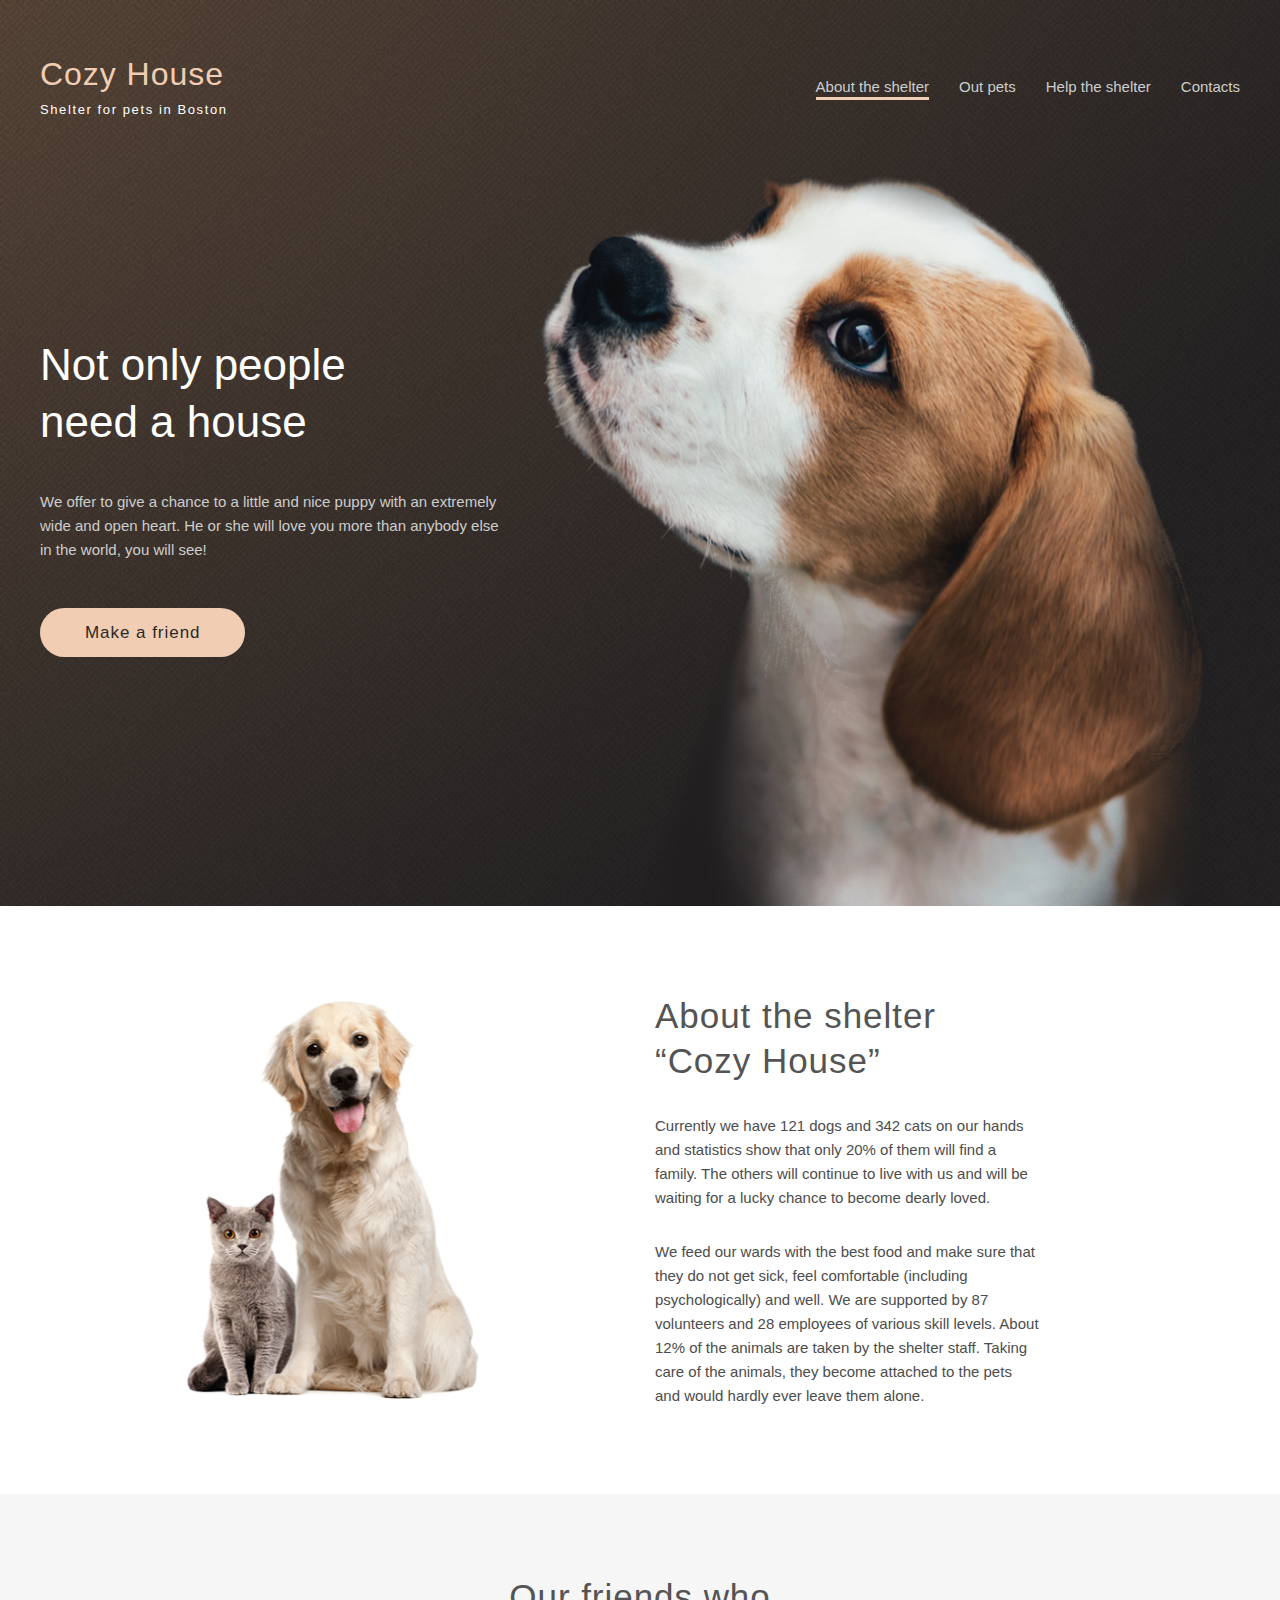
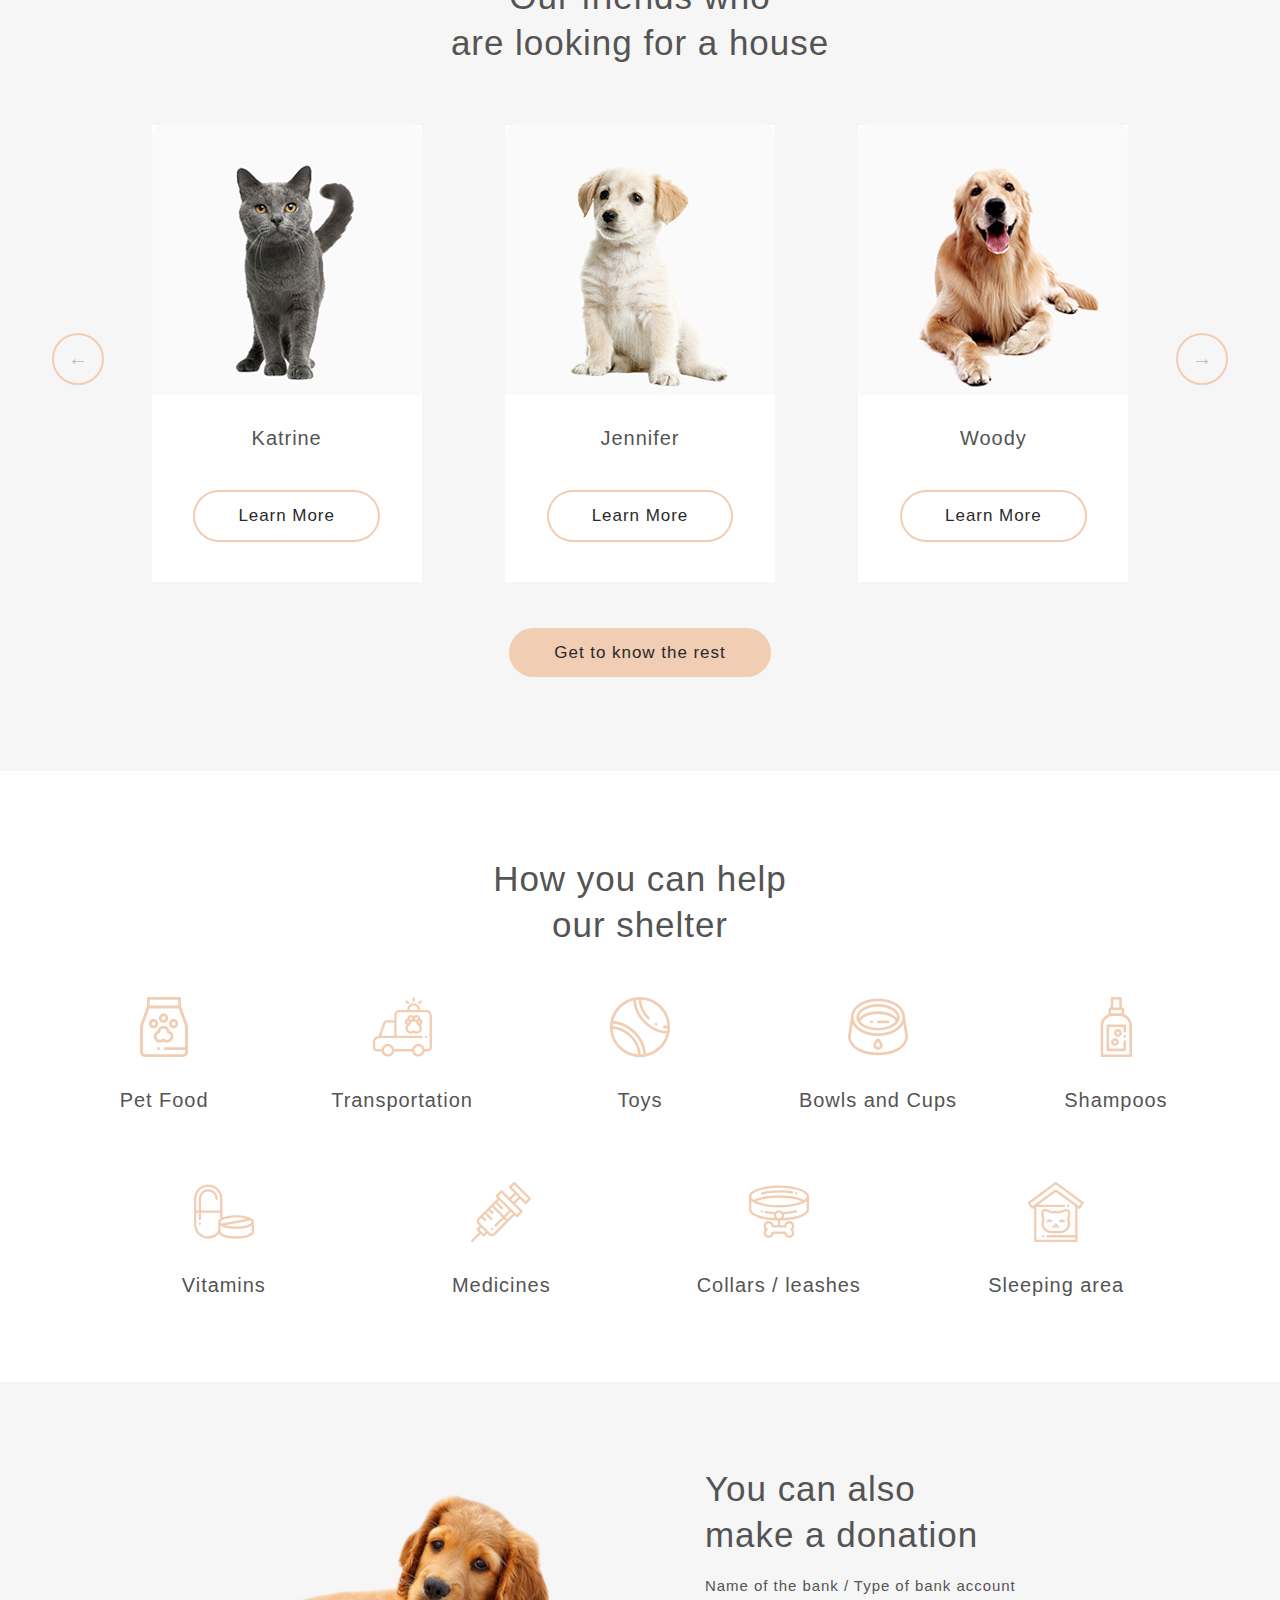
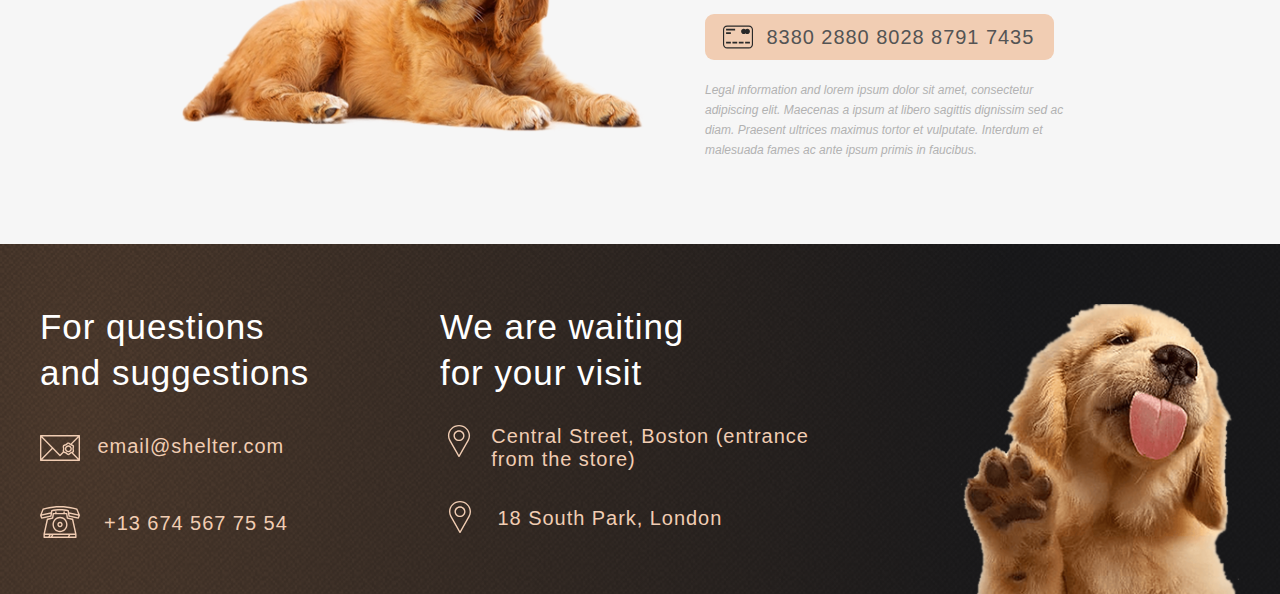
==== pages/main/index.html @ cbbf79cf "feat: complete the project. Refactor code later." ====
<!DOCTYPE html>
<html lang="en">
<head>
  <meta charset="UTF-8">
  <meta http-equiv="X-UA-Compatible" content="IE=edge">
  <meta name="viewport" content="width=device-width, initial-scale=1.0">
  <link href="http://fonts.cdnfonts.com/css/georgia" rel="stylesheet">
  <link rel="stylesheet" href="general.css">
  <link rel="stylesheet" href="style.css">
  <title>Shelter</title>
</head>
<body>
  <div class="first-content">
    <header class="header-main">
      <div class="logo-container">
        <h1 class="heading-primary-main">Cozy House</h1>
        <p class="letter-spacing--1">Shelter for pets in Boston</p>
      </div>
      <nav class="main-nav">
        <ul class="main-nav-list flex--center">
          <li><a class="highlighted" href="#">About the shelter</a></li>
          <li><a href="../pets/index.html">Out pets</a></li>
          <li><a href="#help">Help the shelter</a></li>
          <li><a href="#footer">Contacts</a></li>
        </ul>
      </nav>
    </header>
    <section class="main-block background">
      <div class="content-container flex--center">
        <div class="not-only-block">
          <h2 class="margin-bottom--4rem">Not only people
            <br>
            need a house</h2>
          <p>We offer to give a chance to a little and nice puppy with an extremely wide and open heart. He or she will love you more than anybody else in the world, you will see!</p>
          <a class="btn btn-primary" href="#friends">Make a friend</a>
        </div> 
        <div class="main-image-container">
          <img class="main-image" src="../../assets/images/start-screen-puppy.svg" alt="Puppy image">
        </div>
      </div>
    </section>
  </div>
  <main> 
    <section class="section-about">
       <div class="content-container flex--center">
         <div class="about-img-container flex--center">
           <img src="../../assets/images/about-pets.svg" alt="About pets">
         </div>
         <div class="text-container">
           <div class="padding-right--bg">
             <h3 class="margin-bottom--3rem">About the shelter
               <br>
               <q>Cozy House</q></h3>
             <p class="margin-bottom--3rem">Currently we have 121 dogs and 342 cats on our hands and statistics show that only 20% of them will find a family. The others will continue to live with us and will be waiting for a lucky chance to become dearly loved.</p>
             <p>We feed our wards with the best food and make sure that they do not get sick, feel comfortable (including psychologically) and well. We are supported by 87 volunteers and 28 employees of various skill levels. About 12% of the animals are taken by the shelter staff. Taking care of the animals, they become attached to the pets and would hardly ever leave them alone.</p>     
           </div>  
         </div>
       </div>   
     </section>

    <section class="section-friends" id="friends">
      <div class="content-container">
        <h3>Our friends who
          <br>
          are looking for a house</h3>
        <div class="pets-grid">
          <div class="pets-content">
            <img class="margin-bottom--3rem" src="../../assets/images/pets-katrine.svg" alt="Katrine photo">
            <p class="pet-names margin-bottom--4rem">Katrine</p>
            <button class="btn btn-pets">Learn More</button>
          </div>
          <div class="pets-content">
            <img class="margin-bottom--3rem" src="../../assets/images/pets-jennifer.svg" alt="Jennifer photo">
            <p class=" pet-names margin-bottom--4rem">Jennifer</p>
            <button class="btn btn-pets">Learn More</button>
          </div>
          <div class="pets-content">
            <img class="margin-bottom--3rem" src="../../assets/images/pets-woody.svg" alt="Woody photo">
            <p class="pet-names margin-bottom--4rem">Woody</p>
            <button class="btn btn-pets">Learn More</button>
          </div>
        </div>
        <button class="btn-left" disabled>&larr;</button>
        <button class="btn-right" disabled>&rarr;</button>
        <a class="btn btn-secondary" href="../pets/index.html"> Get to know the rest</a>
      </div>
    </section>

    <section class="section-help" id="help">
      <div class="content-container center-grid flex--center">
        <h3>How you can help<br>our shelter</h3>
        <div class="grid-help">
          <div class="grid-1">
            <div class="help-item">
              <img src="../../assets/icons/Vector.svg" alt="Vector icon">
              <span>Pet Food</span>
            </div>
            <div class="help-item">
              <img src="../../assets/icons/transportation.svg" alt="Transportation icon">
              <span>Transportation</span>
            </div>
            <div class="help-item">
              <img src="../../assets/icons/toys.svg" alt="Toys icon">
              <span>Toys</span>
            </div>
            <div class="help-item">
              <img src="../../assets/icons/bowls-and-cups.svg" alt="Bowls-and-cups icon">
              <span>Bowls and Cups</span>
            </div>
            <div class="help-item">
              <img src="../../assets/icons/shampoos.svg" alt="Shampoos icon">
              <span>Shampoos</span>
            </div>
          </div>
          <div class="grid-2">
            <div class="help-item vit">
              <img src="../../assets/icons/vitamins.svg" alt="Vitamins icon">
              <span>Vitamins</span>
            </div>
            <div class="help-item">
              <img src="../../assets/icons/medicines.svg" alt="Medicines icon">
              <span>Medicines</span>
            </div>
            <div class="help-item">
              <img src="../../assets/icons/collars-or-leashes.svg" alt="Dollars-or-leashes icon">
              <span>Collars / leashes</span>
            </div>
            <div class="help-item">
              <img src="../../assets/icons/sleeping-area.svg" alt="Sleeping-area icon">
              <span>Sleeping area</span>
            </div> 
          </div>         
        </div>
      </div>
    </section>

    <section class="section-donation">
      <div class="content-container grid grid--2-cols grid--gap-3">
        <div class="donation-puppy-wrapper donation-flex flex--jr margin--right-3rem">
          <img src="../../assets/images/donation-dog.svg" alt="Donation Puppy">
        </div>
        <div class="donation-wrapper donation-flex flex--column">
          <h3>You can also
            <br>
            make a donation</h3>
          <h5>Name of the bank / Type of bank account</h5>
          <h4 class="donation-number"><span><img class="donation-icon" src="../../assets/icons/credit-card.svg" alt="Credit Card"></span><a href="#!"> 8380 2880 8028 8791 7435</a></h4>
          <p>Legal information and lorem ipsum dolor sit amet, consectetur adipiscing elit. Maecenas a ipsum at libero sagittis dignissim sed ac diam. Praesent ultrices maximus tortor et vulputate. Interdum et malesuada fames ac ante ipsum primis in faucibus.</p>
        </div>
      </div>
    </section>
  </main>
  <footer id="footer">
    <div class="content-container grid grid--3-cols">
      <div class="contant">
        <h3 class="margin-bottom--4rem">For questions<br>and suggestions</h3>
        <h4 class="margin-bottom--4rem"><span><img src="../../assets/icons/mail.svg" alt="Mail icon">
        </span><a href="mailto:email@shelter.com">email@shelter.com</a></h4>
        <h4><span><img src="../../assets/icons/phone.svg" alt="Phone icon"></span><a href="tel:136745677554"> +13 674 567 75 54</a></h4>       
      </div>
      <div class="address">
        <h3 class="margin-bottom--3rem">We are waiting 
          <br>
          for your visit</h3>
          <div class="address-wrapper">
            <span><img class="footer-pin" src="../../assets/icons/pin.svg" alt="Pin icon"></span>
            <h4 class="margin-bottom--3rem"><a href="https://goo.gl/maps/hvsFzeNg5MxSMzmR6" target="_blank">Central Street, Boston (entrance from the store)</a></h4>
          </div>
        <h4><span><img class="footer-pin" src="../../assets/icons/pin.svg" alt="Pin icon">
        </span><a href="https://goo.gl/maps/zNjsXbjaGTDPUA6C9" target="_blank">18 South Park, London</a></h4>       
      </div>
      <div class="footer-img-container">
        <img src="../../assets/images/footer-puppy.svg" alt="Footer icon">
      </div>
    </div>
  </footer>
</body>
</html>
---- pages/main/general.css ----
/* GENERAL STYLES APPLIED TO DIFFERENT PAGES */

section {
  max-width: 128rem;
  margin: 0 auto;
}

header {
  max-width: 120rem;
  padding: 5.7rem 0;
  display: flex;
  justify-content: space-between;
  margin: 0 auto;
}

h1 {
  font-size: 3.2rem;
  margin-bottom: 1rem;  
  line-height: 110%;
}

.flex--center {
  display: flex;
  justify-content: center;
  align-items: center;
  gap: 3rem;
}

.grid {
  display: grid;
}

.grid--gap-3 {
  gap: 3rem;
}

.grid--gap-4 {
  gap: 4rem;
}

.grid--2-cols {
  grid-template-columns: repeat(2, 1fr);
}

.grid--3-cols {
  grid-template-columns: repeat(3, 1fr);
}

.grid--4-cols {
  grid-template-columns: repeat(4, 1fr);
}

.grid--5-cols {
  grid-template-columns: repeat(5, 1fr);
}

.gap--2 {
  gap: 2rem;
}

.gap--3 {
  gap: 3rem;
}

/* 0.06 = 0.96px = 0.096rem */

h1, h3, h4, h5, .btn, .pet-names, .grid-help span, footer a, .heading-primary-pets {
  letter-spacing: 0.096rem;
}

.letter-spacing--1 {
  letter-spacing: 0.16rem;
}

h1, h2, h3, h4, h5, .btn, .pet-names, .grid-help span, footer a, .btn-slider {
  font-family: 'Georgia', sans-serif;
  font-weight: 400;
  font-style: normal;
}

header p, 
header a,
.not-only-block p,
.text-container p,
.section-donation p
{
  font-family: Arial, Helvetica, sans-serif;
  font-style: normal;
  font-weight: 400;
}

.margin-bottom--4rem {
  margin-bottom: 4rem;
}

.margin-bottom--3rem {
  margin-bottom: 3rem;
}

.margin-bottom--2rem {
  margin-bottom: 2rem;
}

.margin--right-3rem {
  margin-right: 3rem;
}

.padding-right--bg {
  padding-right: 20rem;
}
---- pages/main/style.css ----
* {
  margin: 0;
  padding: 0;
  box-sizing: border-box;
}

html {
  font-size: 62.5%;
}

.first-content {
  background-image: url('../../assets/images/start-screen-gradient-background.svg');
  background-size: cover;
  background-repeat: no-repeat;
}

.header-main p {
  font-size: 1.3rem;
  color: #fff;
}

.main-nav a {
  color: #CDCDCD;
}

a {
  text-decoration: none;
}

.main-nav a {
  font-size: 1.5rem;
  transition: all 0.3s;
  padding-bottom: 0.2rem;
  line-height: 160%;
}

.main-nav a:hover {
  border-bottom: 3px solid #F1CDB3;
}

.header-main .main-nav a:hover {
  color: #FAFAFA;
}

.header-pets .main-nav a:hover {
  color: #292929;
}

.highlighted {
  border-bottom: 3px solid #F1CDB3;
  color: #fff;
}

.header-pets .highlighted {
  color: #292929;
}

.main-nav-list {
  list-style: none;
}

.heading-primary-main {
  color: #F1CDB3;
}

.logo-container {
  cursor: pointer;
}

.main-nav{
  display: flex;
  align-items: center;
}

/* .not-only-block {
  display: flex;
  flex-direction: column;
  gap: 4rem;
} */

.not-only-block p {
  font-size: 1.5rem;
  color: #CDCDCD;
  line-height: 160%;
  margin-bottom: 6rem;

}

h2 {
  font-size: 4.4rem;
  color: #fff;
  line-height: 130%;
}

.not-only-block {
  flex: 1;
  padding-bottom: 10rem;
}

.main-image-container {
  flex: 1.5;
}

.main-image-container {
  align-self: flex-end;
  height: 50%;
  display: flex;
  align-items: flex-end;
}

.main-image {
  width: 100%;
}

.content-container {
  max-width: 120rem;
  height: 100%;
  margin: 0 auto;
}

.btn {
  padding: 1.5rem 4.5rem;
  border-radius: 10rem;
  border: none;
  cursor: pointer;
  font-size: 1.7rem;
  color: #292929;
  background-color: transparent;
  transition: all 0.3s;
}

.btn-primary {
  background-color: #F1CDB3;
  width: 20.7rem;
  line-height: 130%;
}

.btn-secondary {
  background-color: #F1CDB3;
  line-height: 130%;
}

.btn-primary:hover, .btn-secondary:hover {
  background-color: #fff;
  box-shadow: inset 0 0 0 3px #F1CDB3;
}

.btn-pets {
  box-shadow: inset 0 0 0 2px #F1CDB3;
  line-height: 130%;
}

h3 {
  font-size: 3.5rem;
  color: #545454;
  line-height: 130%;
  letter-spacing: 0.096rem;
}

.section-about {
  background-color: #fff;
  height: 58.8rem;
}

.about-img-container, .text-container {
  flex: 1;
}

.about-img-container {
  height: 40rem;
}

.about-img-container img {
  height: 100%;
}

.text-container p {
  font-size: 1.5rem;
  color: #4C4C4C;
  line-height: 160%;
}

/* **************** */
/* SECTION FRIENDS */
/* **************** */

.section-friends {
  background-color: #F6F6F6;
  height: 87.7rem;
  text-align: center;
  padding: 8rem 0;
  position: relative;
}

.pets-grid {
  display: grid;
  grid-template-columns: repeat(3, 1fr);
  margin: 6rem 0;
  justify-items: center;
  padding: 0 7rem;
}


/* .pets-grid::before, .pets-grid::after {
  position: absolute;
  width: 5.2rem;
  height: 5.2rem;
  border: 2px solid #F1CDB3;
  border-radius: 50%;
  top: 50%;
  transform: translateY(-50%);
  display: flex;
  justify-content: center;
  align-items: center;
  font-size: 2rem;
  cursor: pointer;
  transition: all 0.3s;
} */

.btn-left, .btn-right {
  position: absolute;
  width: 5.2rem;
  height: 5.2rem;
  border: 2px solid #F1CDB3;
  background-color: rgb(246, 246, 246);
  border-radius: 50%;
  top: 50%;
  transform: translateY(50%);
  display: flex;
  justify-content: center;
  align-items: center;
  font-size: 2rem;
  cursor: pointer;
  transition: all 0.3s;
}

.btn-left {
  left: 0;
  transform: translateX(100%);
}

.btn-right {
  right: 0;
  transform: translateX(-100%);
} 

.btn-right:hover, .btn-left:hover {
  background-color: #F1CDB3;
}

.pets-content {
  background-color: #fff;
  padding-bottom: 4rem;
  transition: all 0.3s;
}

.pets-content:hover {
  transform: translateY(-2rem);
  box-shadow: 0 1.6rem 3.2rem rgba(0, 0, 0, 0.20);
  background-color: #F6F6F6;
}

.pets-content:hover .btn-pets {
  background-color: #F1CDB3;
}

.pets-content img {
  transition: all 0.3s;
}

.pets-content:hover img {
  border-radius: 40%;
}

.pet-names {
  font-size: 2rem;
  color: #545454;
}

/* **************** */
/* SECTION HELP */
/* **************** */
.section-help {
  background-color: #fff;
  height: 61.1rem;
  text-align: center;
}

.help-item img {
  width: 6rem;
  height: 6rem;
  margin-bottom: 3rem;
}

.center-grid {
  flex-direction: column;
  gap: 5rem;
}

.grid-help {
  display: grid;
  grid-template-rows: 1fr 1fr;
  row-gap: 7rem;
}

.grid-1 {
  display: grid;
  grid-template-columns: repeat(5, 1fr);
  column-gap: 8rem;
}

.grid-2 {
  display: grid;
  grid-template-columns: repeat(4, 1fr);
}

.grid-help span {
  display: block;
  font-size: 2rem;
  color: #545454;
  line-height: 115%;
}

/* **************** */
/* SECTION DONATION */
/* **************** */

.section-donation {
  height: 46.2rem;
  background-color: #F6F6F6;
  padding-left: 10rem;
}

.section-donation p {
  font-size: 1.2rem;
  font-style: italic;
  color: #B2B2B2;
  width: 38rem;
  line-height: 2rem;
}

h5 {
  font-size: 1.5rem;
  color: #545454;
}

h4 {
  font-size: 2rem;
}

.donation-number {  
  color: #545454;
  padding: 0.5rem 1.75rem;
  width: 34.9rem;
  border-radius: 9px;
  line-height: 25px;
  background-color: #F1CDB3;
}

.donation-number span {
  text-align: center;
  vertical-align: -11px;
  margin-right: 0.75rem;
}

.donation-number a {
  color: #545454;
}

.donation-number a:hover {
  border-bottom: 2px solid #545454;
}

.donation-icon {
  width: 3rem;
  height: 100%;
}

.donation-flex {
  display: flex;
  justify-content: center;
  gap: 2rem;
}

.flex--column {
  flex-direction: column;
}

.donation-puppy-wrapper img {
  width: 85%;
}

.flex--jr {
  justify-content: right;
}


/* **************** */
/* FOOTER */
/* **************** */

footer {
  height: 35rem;
  background-image: url('../../assets/icons/footer-gradient-background.svg');
  background-position: center;
  background-size: cover;
  background-repeat: no-repeat;
  margin: 0 auto;
  padding: 6rem 0;
}

.footer-pin {
  height: 3.2rem;
}

.footer-img-container {
  display: flex;
  align-items:flex-end;
  justify-content: flex-end;
}

footer h3 {
  color: #fff;
}

.footer-flex {
  display: flex;
  flex-direction: column;
  justify-content: center;
  gap: 3rem;
} 

footer a {
  color: #F1CDB3;
  line-height: 115%;
}

footer h4 {
  color: #F1CDB3;  
}

footer h4 span img {
  width: 100%;
}

footer span {
  display: inline-block;
  width: 4rem;
  text-align: center;
  vertical-align: -8px;
  margin-right: 1.75rem;
}

.address-wrapper {
  display: flex;
  justify-content: center;
}

.address-wrapper span {
  margin-left: 0.4rem;
}

.address-wrapper span img{
  width: 100%;
}

footer img {
  width: 70%;
}

/* ************** */
/* PETS PAGE */
/* ************** */
.pets-header {
  max-width: 120rem;
  padding: 5.7rem 0;
  display: flex;
  justify-content: space-between;
  margin: 0 auto;
  background-color: #fff;
}

.heading-primary-pets {
  color: #545454;  
}

.header-pets p {
  color: #292929;
  font-size: 1.3rem;
}

.pets-nav {
  color: #545454;
}

.header-pets a {
  color: #545454;
}

.section-friends-page {
  text-align: center;
  padding: 5rem 0 10rem 0;
}

.pets-selection {
  display: grid;
  grid-template-columns: repeat(4, 1fr);
  column-gap: 4rem;
  row-gap: 1rem;
  padding: 5rem 0;
}

.btn-slider {
 width: 5.2rem;
 height: 5.2rem;
 color: #292929;
 border: none;
 border-radius: 50%;
 font-size: 2rem;
 cursor: pointer;
 transition: all 0.3s;
}

.slider-current {
  background-color: #F1CDB3;
}

.slider-current:hover {
  background-color: #fff;
  box-shadow: inset 0 0 0 2px #F1CDB3
}

.slider-before {  
  box-shadow: inset 0 0 0 2px #CDCDCD;
  color: #CDCDCD;
}

.slider-after {
  background-color: #fff;
  box-shadow: inset 0 0 0 2px #F1CDB3;
}

.slider-after:hover {
  background-color: #F1CDB3;
}
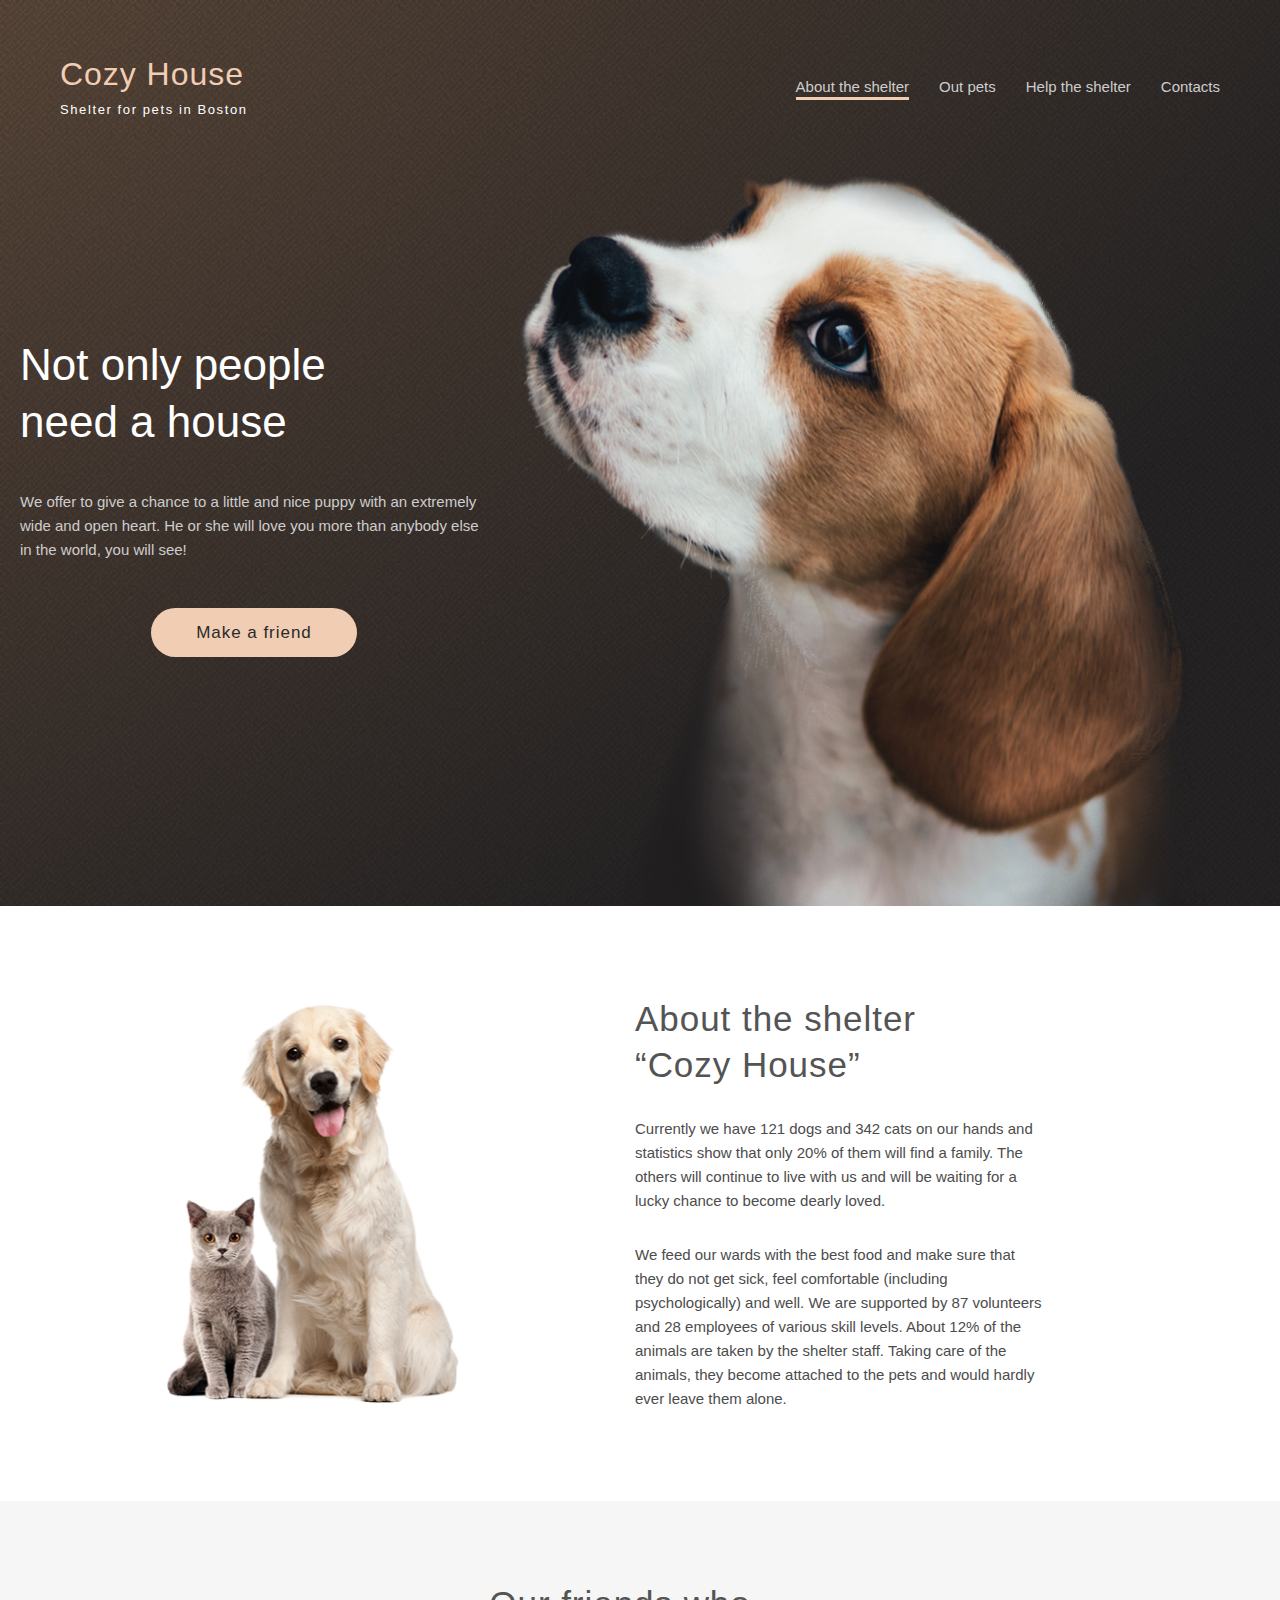
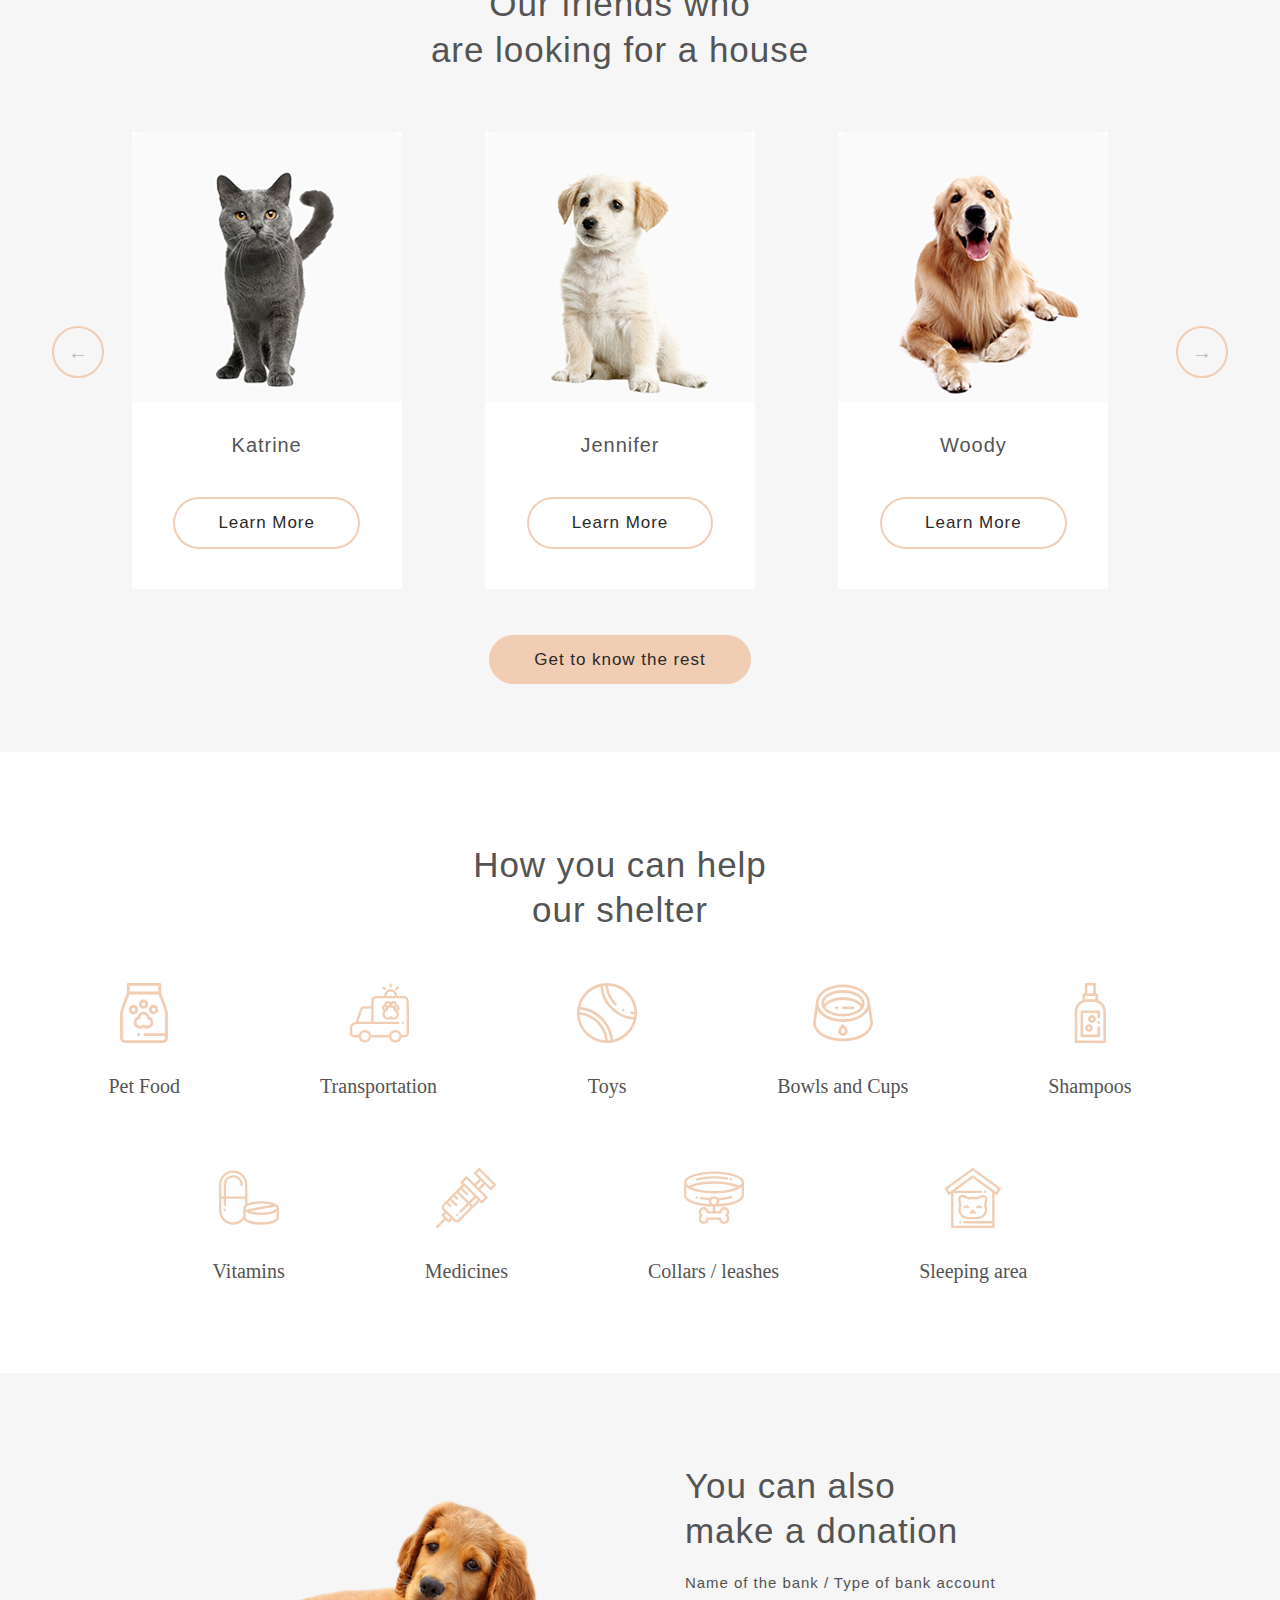
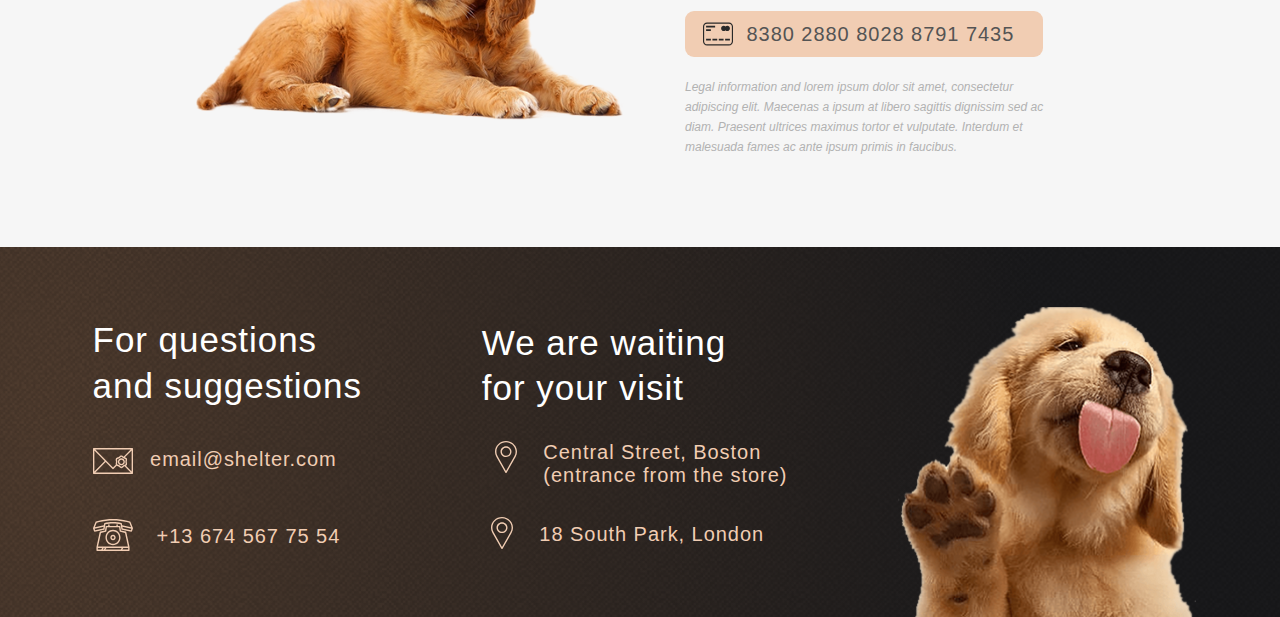
==== commit 7353c5be: "feat: implement responsice design" ====
--- a/pages/main/index.html
+++ b/pages/main/index.html
@@ -17,7 +17,7 @@
         <p class="letter-spacing--1">Shelter for pets in Boston</p>
       </div>
       <nav class="main-nav">
-        <ul class="main-nav-list flex--center">
+        <ul class="main-nav-list nav-flex">
           <li><a class="highlighted" href="#">About the shelter</a></li>
           <li><a href="../pets/index.html">Out pets</a></li>
           <li><a href="#help">Help the shelter</a></li>
@@ -32,7 +32,9 @@
             <br>
             need a house</h2>
           <p>We offer to give a chance to a little and nice puppy with an extremely wide and open heart. He or she will love you more than anybody else in the world, you will see!</p>
-          <a class="btn btn-primary" href="#friends">Make a friend</a>
+          <div class="make-friend-btn">
+            <a class="btn btn-primary" href="#friends">Make a friend</a>
+          </div>
         </div> 
         <div class="main-image-container">
           <img class="main-image" src="../../assets/images/start-screen-puppy.svg" alt="Puppy image">
@@ -69,12 +71,12 @@
             <p class="pet-names margin-bottom--4rem">Katrine</p>
             <button class="btn btn-pets">Learn More</button>
           </div>
-          <div class="pets-content">
+          <div class="pets-content" id="jennifer">
             <img class="margin-bottom--3rem" src="../../assets/images/pets-jennifer.svg" alt="Jennifer photo">
             <p class=" pet-names margin-bottom--4rem">Jennifer</p>
             <button class="btn btn-pets">Learn More</button>
           </div>
-          <div class="pets-content">
+          <div class="pets-content" id="woody">
             <img class="margin-bottom--3rem" src="../../assets/images/pets-woody.svg" alt="Woody photo">
             <p class="pet-names margin-bottom--4rem">Woody</p>
             <button class="btn btn-pets">Learn More</button>
@@ -87,10 +89,9 @@
     </section>
 
     <section class="section-help" id="help">
-      <div class="content-container center-grid flex--center">
+      <div class="content-container">
         <h3>How you can help<br>our shelter</h3>
-        <div class="grid-help">
-          <div class="grid-1">
+        <div class="help-items">
             <div class="help-item">
               <img src="../../assets/icons/Vector.svg" alt="Vector icon">
               <span>Pet Food</span>
@@ -111,9 +112,7 @@
               <img src="../../assets/icons/shampoos.svg" alt="Shampoos icon">
               <span>Shampoos</span>
             </div>
-          </div>
-          <div class="grid-2">
-            <div class="help-item vit">
+            <div class="help-item">
               <img src="../../assets/icons/vitamins.svg" alt="Vitamins icon">
               <span>Vitamins</span>
             </div>
@@ -128,31 +127,32 @@
             <div class="help-item">
               <img src="../../assets/icons/sleeping-area.svg" alt="Sleeping-area icon">
               <span>Sleeping area</span>
-            </div> 
           </div>         
         </div>
       </div>
     </section>
 
     <section class="section-donation">
-      <div class="content-container grid grid--2-cols grid--gap-3">
-        <div class="donation-puppy-wrapper donation-flex flex--jr margin--right-3rem">
-          <img src="../../assets/images/donation-dog.svg" alt="Donation Puppy">
-        </div>
-        <div class="donation-wrapper donation-flex flex--column">
-          <h3>You can also
-            <br>
-            make a donation</h3>
-          <h5>Name of the bank / Type of bank account</h5>
-          <h4 class="donation-number"><span><img class="donation-icon" src="../../assets/icons/credit-card.svg" alt="Credit Card"></span><a href="#!"> 8380 2880 8028 8791 7435</a></h4>
-          <p>Legal information and lorem ipsum dolor sit amet, consectetur adipiscing elit. Maecenas a ipsum at libero sagittis dignissim sed ac diam. Praesent ultrices maximus tortor et vulputate. Interdum et malesuada fames ac ante ipsum primis in faucibus.</p>
+      <div class="content-container">
+        <div class="donation-wrapper">
+          <div class="donation-puppy-wrapper donation-flex flex--jr margin--right-3rem">
+            <img src="../../assets/images/donation-dog.svg" alt="Donation Puppy">
+          </div>
+          <div class="donation-flex flex--column donation-info">
+            <h3>You can also
+              <br>
+              make a donation</h3>
+            <h5>Name of the bank / Type of bank account</h5>
+            <h4 class="donation-number"><span><img class="donation-icon" src="../../assets/icons/credit-card.svg" alt="Credit Card"></span><a href="#!"> 8380 2880 8028 8791 7435</a></h4>
+            <p class="donation-text">Legal information and lorem ipsum dolor sit amet, consectetur<br> adipiscing elit. Maecenas a ipsum at libero sagittis dignissim sed ac<br> diam. Praesent ultrices maximus tortor et vulputate. Interdum et<br> malesuada fames ac ante ipsum primis in faucibus.</p>
+          </div>
         </div>
       </div>
     </section>
   </main>
   <footer id="footer">
-    <div class="content-container grid grid--3-cols">
-      <div class="contant">
+    <div class="content-container footer-content ">
+      <div class="contact">
         <h3 class="margin-bottom--4rem">For questions<br>and suggestions</h3>
         <h4 class="margin-bottom--4rem"><span><img src="../../assets/icons/mail.svg" alt="Mail icon">
         </span><a href="mailto:email@shelter.com">email@shelter.com</a></h4>
@@ -164,7 +164,7 @@
           for your visit</h3>
           <div class="address-wrapper">
             <span><img class="footer-pin" src="../../assets/icons/pin.svg" alt="Pin icon"></span>
-            <h4 class="margin-bottom--3rem"><a href="https://goo.gl/maps/hvsFzeNg5MxSMzmR6" target="_blank">Central Street, Boston (entrance from the store)</a></h4>
+            <h4 class="margin-bottom--3rem"><a href="https://goo.gl/maps/hvsFzeNg5MxSMzmR6" target="_blank">Central Street, Boston<br> (entrance from the store)</a></h4>
           </div>
         <h4><span><img class="footer-pin" src="../../assets/icons/pin.svg" alt="Pin icon">
         </span><a href="https://goo.gl/maps/zNjsXbjaGTDPUA6C9" target="_blank">18 South Park, London</a></h4>       
--- a/pages/main/general.css
+++ b/pages/main/general.css
@@ -7,7 +7,7 @@
 
 header {
   max-width: 120rem;
-  padding: 5.7rem 0;
+  padding: 5.7rem 2rem;
   display: flex;
   justify-content: space-between;
   margin: 0 auto;
@@ -20,6 +20,13 @@
 }
 
 .flex--center {
+  display: flex;
+  justify-content: center;
+  align-items: center;
+  gap: 3rem;
+}
+
+.nav-flex {
   display: flex;
   justify-content: center;
   align-items: center;
@@ -106,6 +113,6 @@
 }
 
 .padding-right--bg {
-  padding-right: 20rem;
+  padding-right: 30%;
 }
 
--- a/pages/main/style.css
+++ b/pages/main/style.css
@@ -115,7 +115,7 @@
 .content-container {
   max-width: 120rem;
   height: 100%;
-  margin: 0 auto;
+  margin: 0 2rem;
 }
 
 .btn {
@@ -135,6 +135,10 @@
   line-height: 130%;
 }
 
+.make-friend-btn {
+  text-align: center;
+}
+
 .btn-secondary {
   background-color: #F1CDB3;
   line-height: 130%;
@@ -159,7 +163,7 @@
 
 .section-about {
   background-color: #fff;
-  height: 58.8rem;
+  padding: 9rem 0;
 }
 
 .about-img-container, .text-container {
@@ -186,7 +190,6 @@
 
 .section-friends {
   background-color: #F6F6F6;
-  height: 87.7rem;
   text-align: center;
   padding: 8rem 0;
   position: relative;
@@ -282,8 +285,8 @@
 /* **************** */
 .section-help {
   background-color: #fff;
-  height: 61.1rem;
   text-align: center;
+  padding: 9rem 0;
 }
 
 .help-item img {
@@ -303,7 +306,7 @@
   row-gap: 7rem;
 }
 
-.grid-1 {
+/* .grid-1 {
   display: grid;
   grid-template-columns: repeat(5, 1fr);
   column-gap: 8rem;
@@ -312,30 +315,61 @@
 .grid-2 {
   display: grid;
   grid-template-columns: repeat(4, 1fr);
-}
-
-.grid-help span {
+} */
+
+.help-items span {
   display: block;
   font-size: 2rem;
   color: #545454;
   line-height: 115%;
 }
 
+.help-items {
+  display: flex;
+  flex-direction: row;
+  flex-wrap: wrap;
+  flex-grow: 1;
+  min-width: 30%;
+  align-items: center;
+  justify-content: center;
+  column-gap: 14rem;
+  row-gap: 7rem;
+  padding-top: 5rem;
+}
+
+.help-items:nth-child(5n - 11),
+.help-items:nth-child(5n - 10) {
+  min-width: 30%;
+}
+
+.help-items--1, .help-items--2 {
+  display: flex;
+  flex-direction: row;
+  align-items: center;
+  justify-content: center;
+  gap: 12rem;
+  flex-wrap: wrap;
+
+}
+
 /* **************** */
 /* SECTION DONATION */
 /* **************** */
 
 .section-donation {
-  height: 46.2rem;
   background-color: #F6F6F6;
-  padding-left: 10rem;
+  padding: 9rem 0 9rem 10rem;
+}
+
+.donation-wrapper {
+  display: flex;
+  gap: 3rem;
 }
 
 .section-donation p {
   font-size: 1.2rem;
   font-style: italic;
   color: #B2B2B2;
-  width: 38rem;
   line-height: 2rem;
 }
 
@@ -351,7 +385,6 @@
 .donation-number {  
   color: #545454;
   padding: 0.5rem 1.75rem;
-  width: 34.9rem;
   border-radius: 9px;
   line-height: 25px;
   background-color: #F1CDB3;
@@ -378,7 +411,7 @@
 
 .donation-flex {
   display: flex;
-  justify-content: center;
+  justify-content: right;
   gap: 2rem;
 }
 
@@ -390,23 +423,31 @@
   width: 85%;
 }
 
-.flex--jr {
-  justify-content: right;
-}
-
-
 /* **************** */
 /* FOOTER */
 /* **************** */
 
+.footer-content {
+  display: flex;
+  flex-direction: row;
+  flex-wrap: wrap;
+  align-items: center;
+  justify-content: center;
+  column-gap: 10rem;
+  margin: 0 auto;
+}
+
+.footer-content:nth-child(5n - 11),
+.footer-content:nth-child(5n - 10) {
+  min-width: 30%;
+}
+
 footer {
-  height: 35rem;
   background-image: url('../../assets/icons/footer-gradient-background.svg');
   background-position: center;
   background-size: cover;
   background-repeat: no-repeat;
-  margin: 0 auto;
-  padding: 6rem 0;
+  padding-top: 6rem;
 }
 
 .footer-pin {
@@ -464,8 +505,13 @@
   width: 100%;
 }
 
-footer img {
-  width: 70%;
+.footer-img-container img {
+  width: 100%;
+}
+
+.address, .contact {
+  margin-bottom: 5rem;
+  padding: 0 1rem;
 }
 
 /* ************** */
@@ -517,17 +563,11 @@
  border: none;
  border-radius: 50%;
  font-size: 2rem;
- cursor: pointer;
  transition: all 0.3s;
 }
 
 .slider-current {
   background-color: #F1CDB3;
-}
-
-.slider-current:hover {
-  background-color: #fff;
-  box-shadow: inset 0 0 0 2px #F1CDB3
 }
 
 .slider-before {  
@@ -538,8 +578,111 @@
 .slider-after {
   background-color: #fff;
   box-shadow: inset 0 0 0 2px #F1CDB3;
+  cursor: pointer;
 }
 
 .slider-after:hover {
   background-color: #F1CDB3;
-}+}
+
+@media (max-width: 950px){
+  header {
+    padding: 5.7rem 2rem;
+  }
+
+  .pets-content img {
+    width: 70%;
+  }
+
+  .padding-right--bg {
+    padding: 0;
+  }
+
+  .btn-right {
+    transform: translateX(-50%);
+  }
+
+  .btn-left {
+    transform: translateX(50%);
+  }
+
+  .section-donation {
+    padding: 9rem 0;
+  }
+
+  .donation-puppy-wrapper img {
+    width: 100%;
+  }
+}
+
+@media (max-width: 768px){
+  .not-only-block {
+    margin: 0 15%;
+  }
+
+  .not-only-block a {
+    text-align: center;
+  }
+  
+  .main-image-container { 
+    justify-content: end;
+  }
+
+  .main-image {
+    width: 80%;
+  }
+
+  #woody {
+    display: none;
+  }
+
+  .pets-grid {
+    grid-template-columns: 1fr 1fr;
+  }
+  .flex--center {
+    flex-direction: column;
+  }
+
+  .text-container {
+    order: -1;
+    width: 60%;
+    padding-bottom: 4rem;
+  }
+
+  .donation-wrapper {
+    flex-direction: column;
+  }
+
+  .donation-puppy-wrapper img {
+    width: 70%;
+  }
+
+  .donation-flex {
+    justify-content: center;
+  }
+
+  .donation-info {
+    margin: 0 auto;
+  }
+
+  .donation-puppy-wrapper {
+    order: 2;
+  }
+}
+
+@media (max-width: 765px){
+  .main-nav {
+    display: none;
+  }
+}
+
+@media (max-width: 693px){
+  #jennifer {
+    display: none;
+  }
+
+  .pets-grid {
+    grid-template-columns: 1fr;
+  }
+}
+
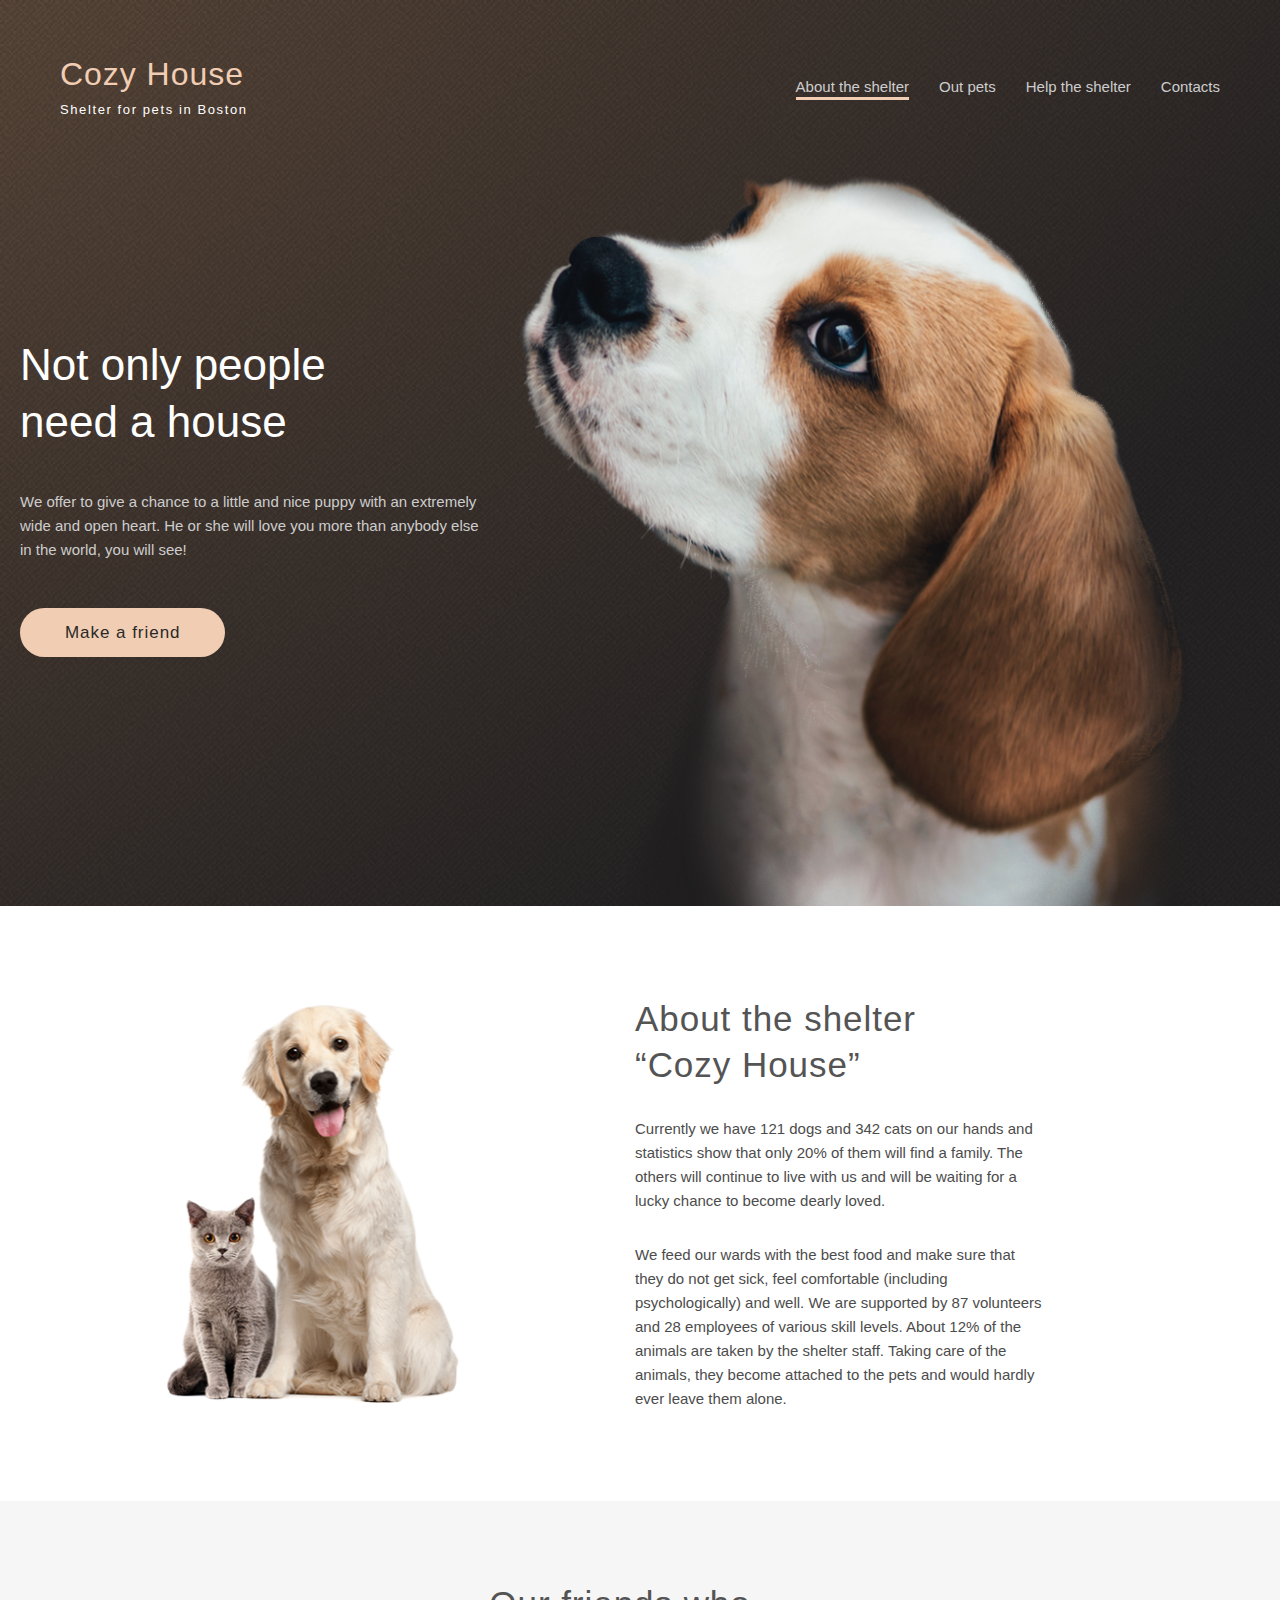
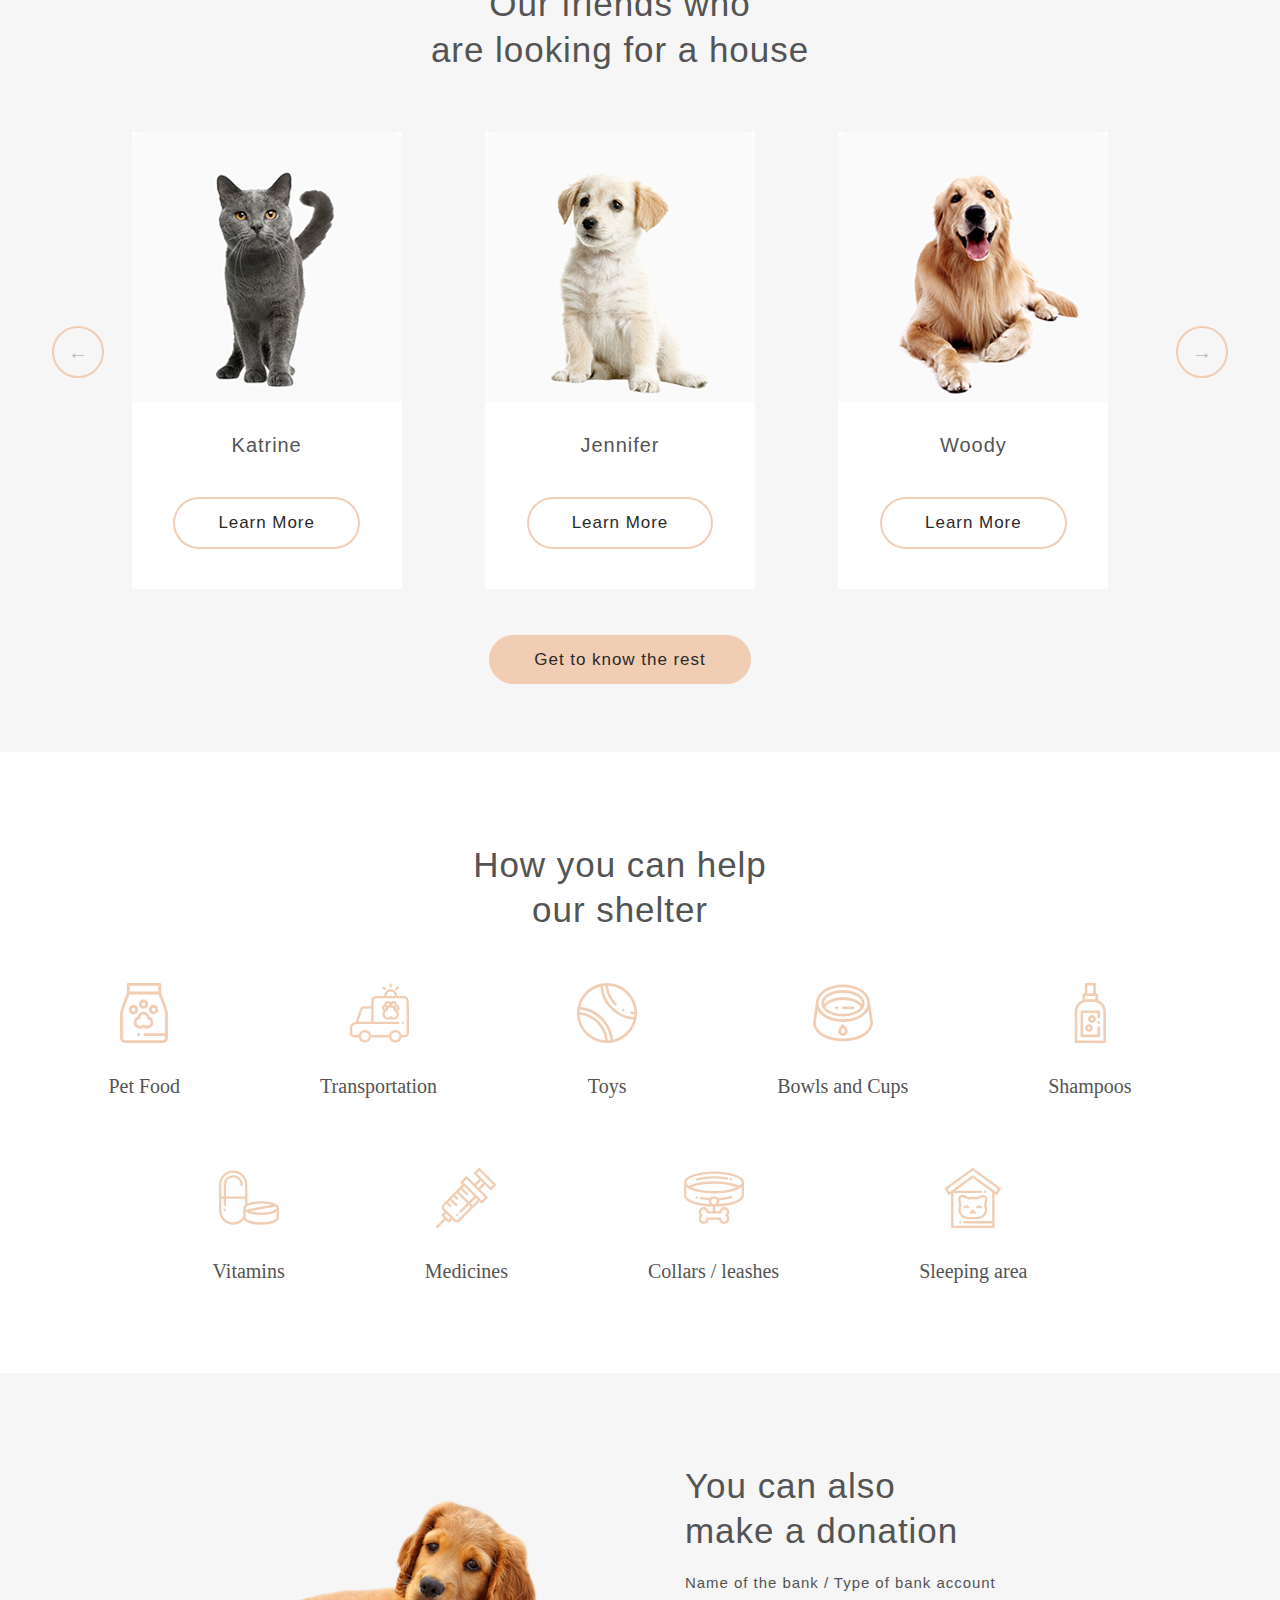
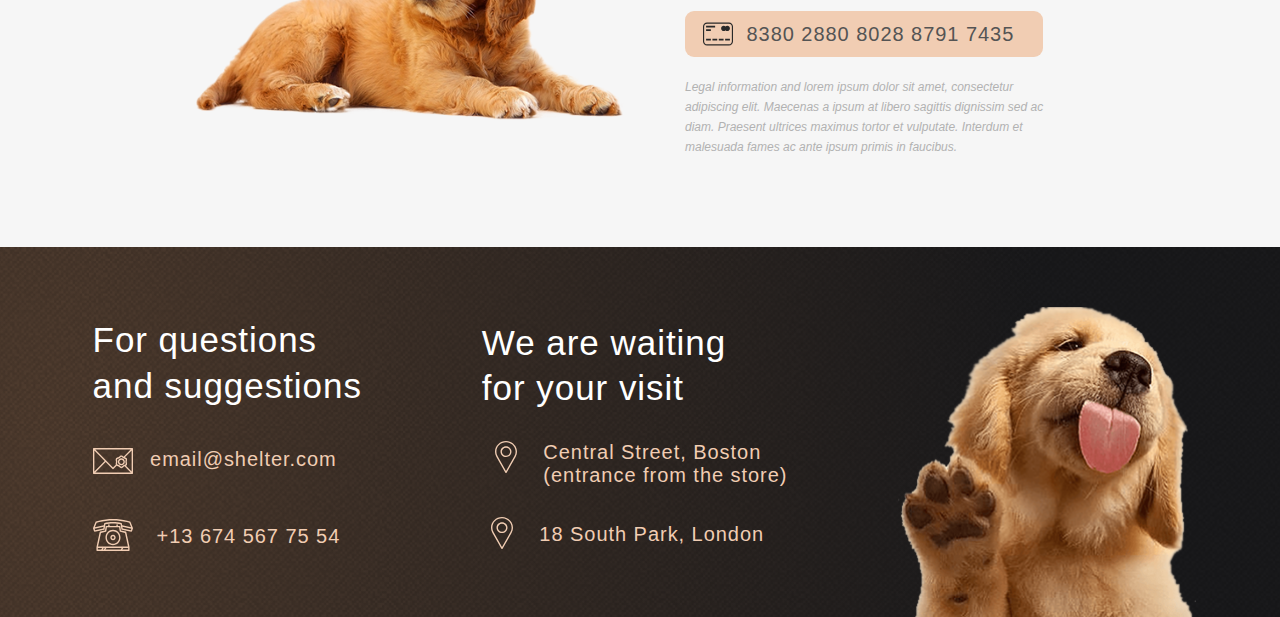
==== commit 69d1e982: "feat: add more reponsive design" ====
--- a/pages/main/index.html
+++ b/pages/main/index.html
@@ -17,6 +17,8 @@
         <p class="letter-spacing--1">Shelter for pets in Boston</p>
       </div>
       <nav class="main-nav">
+        <input type="checkbox" class="toggler">
+        <div class="hamburger"><div></div></div>
         <ul class="main-nav-list nav-flex">
           <li><a class="highlighted" href="#">About the shelter</a></li>
           <li><a href="../pets/index.html">Out pets</a></li>
@@ -82,8 +84,10 @@
             <button class="btn btn-pets">Learn More</button>
           </div>
         </div>
-        <button class="btn-left" disabled>&larr;</button>
-        <button class="btn-right" disabled>&rarr;</button>
+        <div class="buttons">
+          <button class="btn-left" disabled>&larr;</button>
+          <button class="btn-right" disabled>&rarr;</button>
+        </div>
         <a class="btn btn-secondary" href="../pets/index.html"> Get to know the rest</a>
       </div>
     </section>
@@ -91,7 +95,7 @@
     <section class="section-help" id="help">
       <div class="content-container">
         <h3>How you can help<br>our shelter</h3>
-        <div class="help-items">
+        <div class="help-items help-items--flex help-items--grid">
             <div class="help-item">
               <img src="../../assets/icons/Vector.svg" alt="Vector icon">
               <span>Pet Food</span>
@@ -151,7 +155,7 @@
     </section>
   </main>
   <footer id="footer">
-    <div class="content-container footer-content ">
+    <div class="content-container footer-content footer-grid">
       <div class="contact">
         <h3 class="margin-bottom--4rem">For questions<br>and suggestions</h3>
         <h4 class="margin-bottom--4rem"><span><img src="../../assets/icons/mail.svg" alt="Mail icon">
--- a/pages/main/style.css
+++ b/pages/main/style.css
@@ -57,6 +57,10 @@
 
 .main-nav-list {
   list-style: none;
+}
+
+.toggler {
+  opacity: 0;
 }
 
 .heading-primary-main {
@@ -135,9 +139,6 @@
   line-height: 130%;
 }
 
-.make-friend-btn {
-  text-align: center;
-}
 
 .btn-secondary {
   background-color: #F1CDB3;
@@ -325,16 +326,19 @@
 }
 
 .help-items {
+  align-items: center;
+  justify-content: center;
+  padding-top: 5rem;
+}
+
+.help-items--flex {
   display: flex;
   flex-direction: row;
   flex-wrap: wrap;
   flex-grow: 1;
   min-width: 30%;
-  align-items: center;
-  justify-content: center;
   column-gap: 14rem;
   row-gap: 7rem;
-  padding-top: 5rem;
 }
 
 .help-items:nth-child(5n - 11),
@@ -494,7 +498,6 @@
 
 .address-wrapper {
   display: flex;
-  justify-content: center;
 }
 
 .address-wrapper span {
@@ -615,10 +618,23 @@
   }
 }
 
-@media (max-width: 768px){
+@media (max-width: 1279px){
   .not-only-block {
     margin: 0 15%;
   }
+
+  .main-image-container {
+    align-self: center;
+  }
+
+  .padding-right--bg {
+    padding: 0;
+  }
+
+  .make-friend-btn {
+    text-align: center;
+  }
+  
 
   .not-only-block a {
     text-align: center;
@@ -639,8 +655,18 @@
   .pets-grid {
     grid-template-columns: 1fr 1fr;
   }
+
   .flex--center {
     flex-direction: column;
+  }
+
+  .help-items--grid {
+    display: grid;
+    /* grid-template-columns: repeat(auto-fill, 6rem);
+    column-gap: 9rem; */
+    grid-template-columns: repeat(3, 1fr);
+    grid-template-rows: repeat(3, 1fr);
+    column-gap: 9rem;
   }
 
   .text-container {
@@ -668,11 +694,163 @@
   .donation-puppy-wrapper {
     order: 2;
   }
-}
-
-@media (max-width: 765px){
-  .main-nav {
-    display: none;
+
+  .footer-grid {
+    display: grid;
+    grid-template-columns: repeat(2, 1fr);
+    grid-template-rows: repeat(2, 1fr);
+  }
+
+  .footer-img-container img {
+    width: 40%;
+  }
+  
+  .footer-img-container {
+    grid-column: 1 / -1;
+    justify-content: center;
+  }
+}
+
+@media (max-width: 710px){
+  .footer-grid {
+    grid-template-columns: 1fr;
+    grid-template-rows: 1fr;
+  }
+
+  .address, .contact {
+    display: flex;
+    justify-content: center;
+    align-items: center;
+    flex-direction: column;
+  }
+}
+
+@media (max-width: 600px){
+  .help-items--grid {
+    grid-template-columns: repeat(2, 1fr);
+  }
+
+  h3 {
+    font-size: 2.5rem;
+  }
+
+  .pets-content img {
+    width: 100%;
+  }
+
+  .help-items span {
+    font-size: 1.5rem;
+  }
+
+  .donation-info {
+    text-align: center;
+  }
+
+  .footer-img-container img {
+    width: 65%;
+  }
+
+  .btn-left, .btn-right {
+    position: static;
+    /* display: inline-block; */
+  }
+
+  .pets-grid {
+    margin-bottom: 3rem;
+    padding: 0 1rem;
+  }
+
+  .buttons {
+    display: flex;
+    align-items: center;
+    justify-content: space-between;
+    margin-bottom: 4rem;
+  }
+}
+
+@media (max-width: 767px){
+  
+  .header-main {
+    padding-right: 3rem;
+  }
+
+  .main-nav-list {
+   position: absolute;
+   visibility: hidden;
+   top: 0;
+   left: 0;
+   height: 100%;
+   width: 100%;
+   background-color: rgba(24, 39, 51, 0.65);
+   transition: all 0.3 ease;
+  }
+
+  .nav-flex {
+    flex-direction: column;
+  }
+
+  .main-nav a {
+    font-size: 3.2rem;
+  }
+
+  .main-nav .toggler {
+    z-index: 2;
+    cursor: pointer;
+    width: 5rem;
+    height: 5rem;
+    opacity: 0;
+  }
+
+  .main-nav .hamburger {
+    position: absolute;
+    z-index: 1;
+    width: 6rem;
+    height: 6rem;
+    padding: 1rem;
+    display: flex;
+    align-items: center;
+    justify-content: center;
+    background-color: transparent;
+  } 
+
+  .main-nav .hamburger > div {
+    position: relative;
+    width: 100%;
+    height: 3px;
+    display: flex;
+    align-items: center;
+    justify-content: center;
+    background-color: #F1CDB3;
+    transition: all 0.3s ease;
+  }
+
+  .main-nav .hamburger > div:before,
+  .main-nav .hamburger > div:after {
+    content: "";
+    position: absolute;
+    z-index: 1;
+    top: -1rem;
+    width: 100%;
+    height: 3px;
+    background-color: inherit;
+  }
+
+  .main-nav .hamburger > div:after {
+    top: 1rem;
+  }
+
+  .main-nav .toggler:checked + .hamburger > div {
+    transform: rotate(135deg);
+  }
+
+  .main-nav .toggler:checked + .hamburger > div:before,
+  .main-nav .toggler:checked + .hamburger > div:after {
+    top: 0;
+    transform: rotate(90deg);
+  }
+
+  .main-nav .toggler:checked ~ .main-nav-list {
+    visibility: visible;
   }
 }
 
@@ -686,3 +864,24 @@
   }
 }
 
+@media (max-width: 476px){
+  h2 {
+    font-size: 2.5rem;
+    text-align: center;
+  }
+
+  .not-only-block {
+    margin: 0;
+    text-align: center;
+  }
+
+  .text-container {
+    padding: 0 1rem;
+    width: 100%;
+  }
+
+  .section-about {
+    padding: 5rem 0;
+   
+  }
+}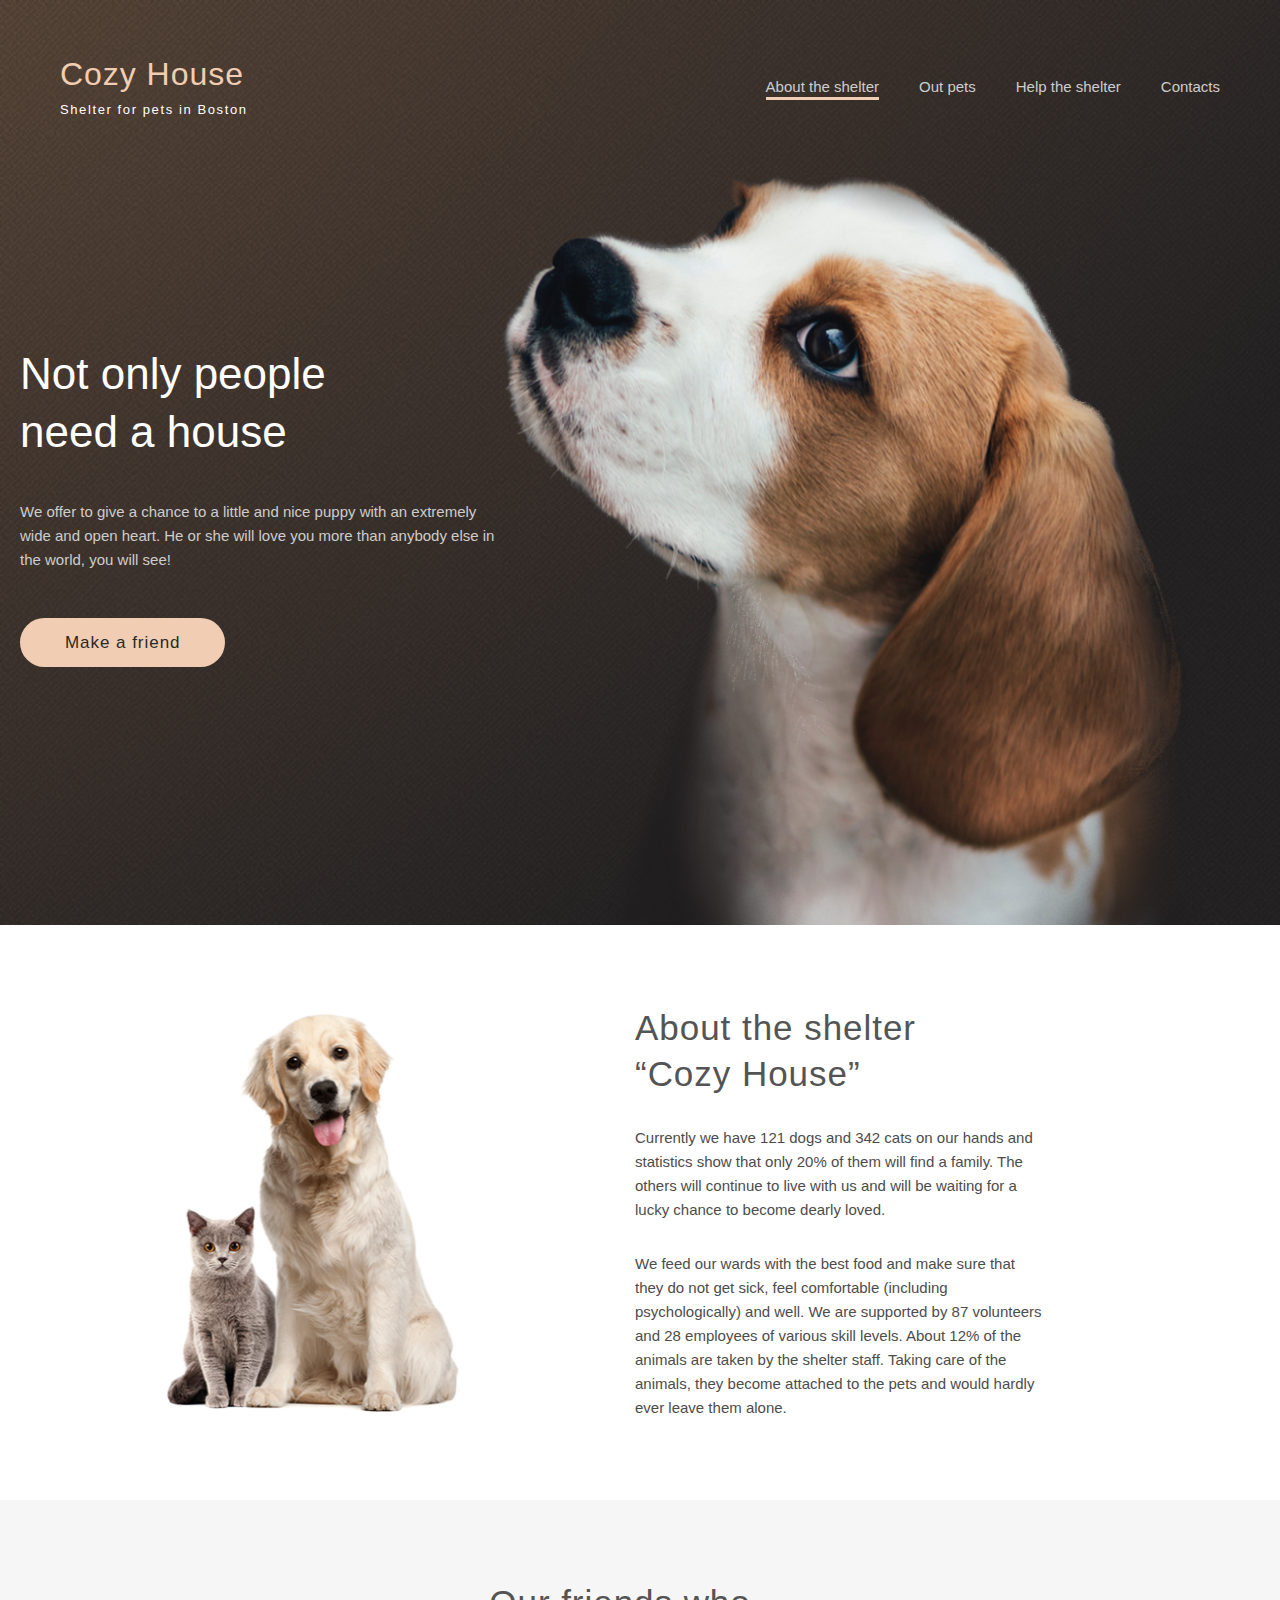
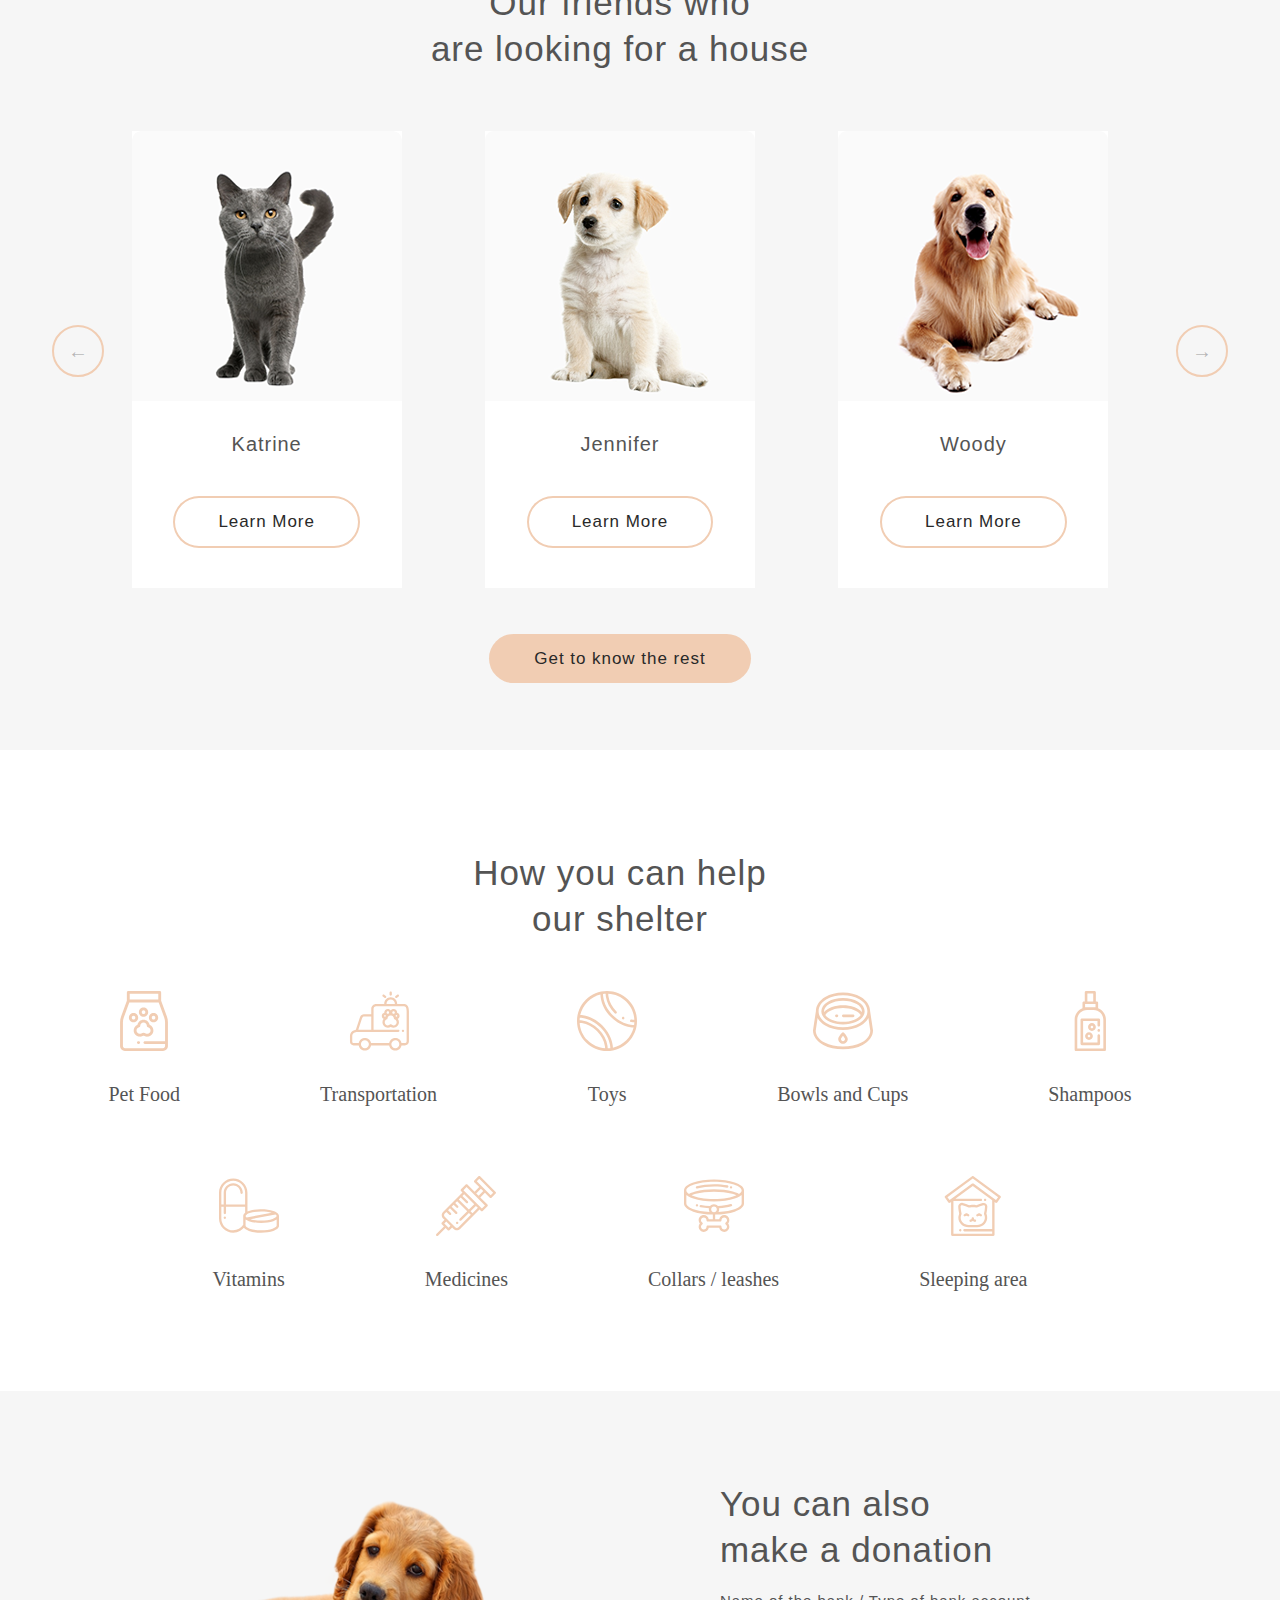
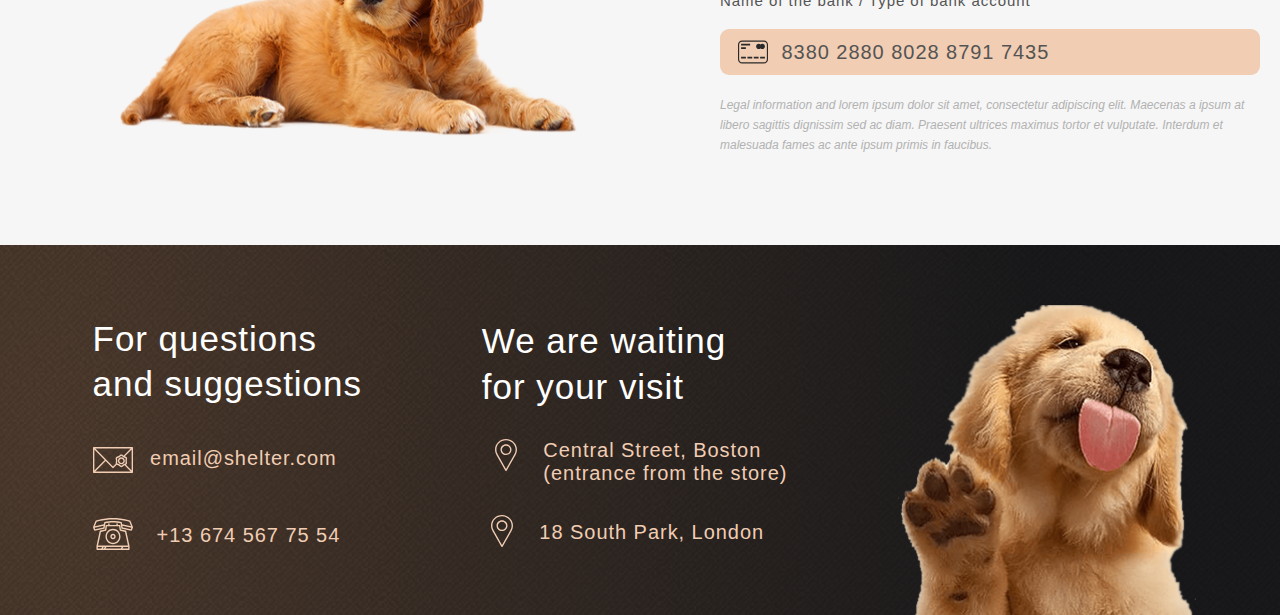
==== commit 3d38aadc: "feat: finish entire project" ====
--- a/pages/main/index.html
+++ b/pages/main/index.html
@@ -27,8 +27,9 @@
         </ul>
       </nav>
     </header>
+
     <section class="main-block background">
-      <div class="content-container flex--center">
+      <div class="content-container first-section">
         <div class="not-only-block">
           <h2 class="margin-bottom--4rem">Not only people
             <br>
@@ -44,6 +45,7 @@
       </div>
     </section>
   </div>
+
   <main> 
     <section class="section-about">
        <div class="content-container flex--center">
@@ -73,12 +75,12 @@
             <p class="pet-names margin-bottom--4rem">Katrine</p>
             <button class="btn btn-pets">Learn More</button>
           </div>
-          <div class="pets-content" id="jennifer">
+          <div class="pets-content" id="jennifer-1">
             <img class="margin-bottom--3rem" src="../../assets/images/pets-jennifer.svg" alt="Jennifer photo">
             <p class=" pet-names margin-bottom--4rem">Jennifer</p>
             <button class="btn btn-pets">Learn More</button>
           </div>
-          <div class="pets-content" id="woody">
+          <div class="pets-content" id="woody-1">
             <img class="margin-bottom--3rem" src="../../assets/images/pets-woody.svg" alt="Woody photo">
             <p class="pet-names margin-bottom--4rem">Woody</p>
             <button class="btn btn-pets">Learn More</button>
@@ -139,7 +141,7 @@
     <section class="section-donation">
       <div class="content-container">
         <div class="donation-wrapper">
-          <div class="donation-puppy-wrapper donation-flex flex--jr margin--right-3rem">
+          <div class="donation-puppy-wrapper donation-flex margin--right-3rem">
             <img src="../../assets/images/donation-dog.svg" alt="Donation Puppy">
           </div>
           <div class="donation-flex flex--column donation-info">
@@ -148,7 +150,7 @@
               make a donation</h3>
             <h5>Name of the bank / Type of bank account</h5>
             <h4 class="donation-number"><span><img class="donation-icon" src="../../assets/icons/credit-card.svg" alt="Credit Card"></span><a href="#!"> 8380 2880 8028 8791 7435</a></h4>
-            <p class="donation-text">Legal information and lorem ipsum dolor sit amet, consectetur<br> adipiscing elit. Maecenas a ipsum at libero sagittis dignissim sed ac<br> diam. Praesent ultrices maximus tortor et vulputate. Interdum et<br> malesuada fames ac ante ipsum primis in faucibus.</p>
+            <p class="donation-text">Legal information and lorem ipsum dolor sit amet, consectetur adipiscing elit. Maecenas a ipsum at libero sagittis dignissim sed ac diam. Praesent ultrices maximus tortor et vulputate. Interdum et malesuada fames ac ante ipsum primis in faucibus.</p>
           </div>
         </div>
       </div>
--- a/pages/main/general.css
+++ b/pages/main/general.css
@@ -19,13 +19,6 @@
   line-height: 110%;
 }
 
-.flex--center {
-  display: flex;
-  justify-content: center;
-  align-items: center;
-  gap: 3rem;
-}
-
 .nav-flex {
   display: flex;
   justify-content: center;
@@ -33,7 +26,7 @@
   gap: 3rem;
 }
 
-.grid {
+/* .grid {
   display: grid;
 }
 
@@ -67,7 +60,7 @@
 
 .gap--3 {
   gap: 3rem;
-}
+} */
 
 /* 0.06 = 0.96px = 0.096rem */
 
--- a/pages/main/style.css
+++ b/pages/main/style.css
@@ -1,4 +1,6 @@
-* {
+*,
+*::before,
+*::after {
   margin: 0;
   padding: 0;
   box-sizing: border-box;
@@ -19,15 +21,12 @@
   color: #fff;
 }
 
+a {
+  text-decoration: none;
+}
+
 .main-nav a {
   color: #CDCDCD;
-}
-
-a {
-  text-decoration: none;
-}
-
-.main-nav a {
   font-size: 1.5rem;
   transition: all 0.3s;
   padding-bottom: 0.2rem;
@@ -51,16 +50,18 @@
   color: #fff;
 }
 
+.toggler {
+  opacity: 0;
+}
+
 .header-pets .highlighted {
   color: #292929;
 }
 
 .main-nav-list {
   list-style: none;
-}
-
-.toggler {
-  opacity: 0;
+  display: flex;
+  gap: 4rem;
 }
 
 .heading-primary-main {
@@ -76,11 +77,14 @@
   align-items: center;
 }
 
-/* .not-only-block {
-  display: flex;
-  flex-direction: column;
-  gap: 4rem;
-} */
+/* FIRST SECTION */
+
+.first-section {
+  display: flex;
+  align-items: center;
+  justify-content: center;
+  gap: 3ren;
+}
 
 .not-only-block p {
   font-size: 1.5rem;
@@ -139,7 +143,6 @@
   line-height: 130%;
 }
 
-
 .btn-secondary {
   background-color: #F1CDB3;
   line-height: 130%;
@@ -164,7 +167,7 @@
 
 .section-about {
   background-color: #fff;
-  padding: 9rem 0;
+  padding: 8rem 0;
 }
 
 .about-img-container, .text-container {
@@ -177,6 +180,15 @@
 
 .about-img-container img {
   height: 100%;
+}
+
+/* SECTION ABOUT */
+
+.flex--center {
+  display: flex;
+  align-items: center;
+  justify-content: center;
+  gap: 3rem;
 }
 
 .text-container p {
@@ -284,10 +296,11 @@
 /* **************** */
 /* SECTION HELP */
 /* **************** */
+
 .section-help {
   background-color: #fff;
   text-align: center;
-  padding: 9rem 0;
+  padding: 10rem 0;
 }
 
 .help-item img {
@@ -370,6 +383,10 @@
   gap: 3rem;
 }
 
+.donation-flex, .donation-flex-wrapper {
+  flex: 1;
+}
+
 .section-donation p {
   font-size: 1.2rem;
   font-style: italic;
@@ -415,7 +432,7 @@
 
 .donation-flex {
   display: flex;
-  justify-content: right;
+  justify-content: left;
   gap: 2rem;
 }
 
@@ -588,19 +605,279 @@
   background-color: #F1CDB3;
 }
 
-@media (max-width: 950px){
+.slides {
+  display: flex;
+  align-items: center;
+  justify-content: center;
+}
+
+/* MEDIA QUERIES */
+
+@media (min-width: 320px) and (max-width: 1279px){
   header {
-    padding: 5.7rem 2rem;
-  }
-
-  .pets-content img {
-    width: 70%;
+    padding: 3rem 1rem 6rem 1rem;
+  }
+
+  .first-section {
+    flex-direction: column;
+  }
+
+  .flex--center {
+    flex-direction: column;
+  }
+
+  .not-only-block {
+    text-align: center;
+    padding-bottom: 14rem;
+  }
+
+  h2 {
+    font-size: 2.5rem;
+  }
+
+  .not-only-block p {
+    margin-bottom: 3rem;
+  }
+
+  .main-image-container {
+    justify-content: center;
+    width: 25rem;
+    margin: 0 auto;
+  }
+
+  .text-container {
+    order: -1;
+  }
+
+  h3 {
+    font-size: 2.5rem;
   }
 
   .padding-right--bg {
     padding: 0;
   }
 
+  .padding-right--bg h3 {
+    text-align: center;
+  }
+
+  .section-about {
+    padding: 4rem 0;
+  }
+
+  .about-img-container img {
+    width: 94%;
+  }
+
+  /* SECTION FRIENDS */
+
+  #woody-1, #jennifer-1 {
+    display: none;
+  }
+
+  .section-friends {
+    padding: 4rem 0;
+  }
+
+  .pets-grid {
+    padding: 0;
+    margin: 3rem 0 4rem 0;
+    grid-template-columns: 1fr;
+  }
+
+  .margin-bottom--4rem {
+    margin-bottom: 3.5rem;
+  }
+
+  .btn-left, .btn-right {
+    position: static;
+  }
+
+  .buttons {
+    display: flex;
+    justify-content: space-between;
+    margin-bottom: 6rem;
+  }
+
+  .pets-content {
+    padding-bottom: 1rem;
+  }
+
+  /* SECTION HELP */
+  .section-help {
+    padding: 6rem 0 4rem 0;
+  }
+
+  .help-items--grid {
+    display: grid;
+    grid-template-columns: repeat(2, 1fr);
+    grid-template-rows: repeat(5, 1fr);
+    row-gap: 2rem;
+    column-gap: 4rem;
+  }
+
+  .help-items span {
+    font-size: 1.5rem;
+  }
+
+  .help-items img {
+    width: 5rem;
+    height: 5rem;
+    margin-bottom: 2rem;
+  }
+
+  /* SECTION DONATION */
+  .section-donation {
+    padding: 5rem 0;
+  }
+
+  .donation-wrapper {
+    flex-direction: column;
+    justify-content: center;
+    align-items: center;
+  }
+
+  .donation-info {
+    order: -1;
+    text-align: center;
+  }
+
+  .donation-info a {
+    font-size: 1.5rem;
+  }
+
+  .donation-number {
+    padding: 0;
+  }
+
+  .donation-puppy-wrapper img {
+    width: 100%;
+  }
+
+  footer {
+    padding-top: 3rem;
+  }
+
+  .address, .contact {
+    text-align: center;
+  }
+
+  .footer-img-container img {
+    max-width: 80%;
+  }
+
+  .footer-img-container {
+    justify-content: center;
+  }
+
+  .pets-selection {
+    grid-template-columns: 1fr;
+    row-gap: 3.5rem;
+  }
+
+  .slides {
+    margin-top: 1rem;
+    gap: 1rem;
+  }
+
+  #freddie, #scerlett, #charley, #timmy, #sophia {
+    display: none;
+  }
+
+  /* FRIENDS PAGE */
+  .section-friends-page {
+    padding: 1rem 0 4.5rem 0;
+  }
+
+  
+}
+
+@media (min-width: 768px) and (max-width: 1279px){
+  header {
+    padding: 3rem 2rem 6rem 3rem;
+  }
+  .hamburger {
+    display: none;
+  }
+
+  .main-nav-list {
+    display: flex;
+  }
+
+  .not-only-block {
+    text-align: left;
+    width: 63%;
+    margin: 0 auto;
+    padding-bottom: 12rem;
+  }
+
+  .make-friend-btn {
+    text-align: center;
+  }
+
+  .not-only-block p {
+    margin-bottom: 6rem;
+  }
+
+  h2 {
+    font-size: 4.4rem;
+  }
+
+  .main-image-container {
+    width: 55rem;
+    margin-right: 2rem;
+  }
+
+  h3 {
+    font-size: 3.5rem;
+  }
+
+  .text-container {
+    width: 60%;
+  }
+
+  .section-about {
+    padding: 9rem 0;
+  }
+
+  .padding-right--bg h3 {
+    text-align: left;
+  }
+
+  .flex--center {
+    gap: 8rem;
+  }
+
+  .about-img-container img {
+    width: 100%;
+  }
+
+  /* SECTION FRIENDS */
+  .section-friends {
+    padding: 9rem 0 12rem 0;
+  }
+
+  .buttons {
+    display: block;
+    margin-bottom: 9rem;
+  }
+
+  .btn-left, .btn-right {
+    position: absolute;
+  }
+
+  .pets-grid {
+    grid-template-columns: repeat(2, 1fr);
+    margin-top: 5rem;
+    justify-items: right;
+    gap: 4rem;
+  }
+  
+  #jennifer-1 {
+    display: block;
+    justify-self: left;
+  }
+
   .btn-right {
     transform: translateX(-50%);
   }
@@ -609,279 +886,159 @@
     transform: translateX(50%);
   }
 
-  .section-donation {
-    padding: 9rem 0;
-  }
-
-  .donation-puppy-wrapper img {
-    width: 100%;
-  }
-}
-
-@media (max-width: 1279px){
-  .not-only-block {
-    margin: 0 15%;
-  }
-
-  .main-image-container {
-    align-self: center;
-  }
-
-  .padding-right--bg {
-    padding: 0;
-  }
-
-  .make-friend-btn {
-    text-align: center;
-  }
-  
-
-  .not-only-block a {
-    text-align: center;
-  }
-  
-  .main-image-container { 
-    justify-content: end;
-  }
-
-  .main-image {
-    width: 80%;
-  }
-
-  #woody {
-    display: none;
-  }
-
-  .pets-grid {
-    grid-template-columns: 1fr 1fr;
-  }
-
-  .flex--center {
-    flex-direction: column;
+  .btn-right, .btn-left {
+    top: 48%;
+  }
+
+  /* SECTION HELP */ 
+  .section-help {
+    padding-top: 8rem;
+    padding-bottom: 10rem;
   }
 
   .help-items--grid {
-    display: grid;
-    /* grid-template-columns: repeat(auto-fill, 6rem);
-    column-gap: 9rem; */
     grid-template-columns: repeat(3, 1fr);
     grid-template-rows: repeat(3, 1fr);
-    column-gap: 9rem;
-  }
-
-  .text-container {
-    order: -1;
-    width: 60%;
-    padding-bottom: 4rem;
-  }
-
-  .donation-wrapper {
-    flex-direction: column;
-  }
-
-  .donation-puppy-wrapper img {
-    width: 70%;
-  }
-
-  .donation-flex {
-    justify-content: center;
-  }
-
-  .donation-info {
-    margin: 0 auto;
-  }
-
-  .donation-puppy-wrapper {
-    order: 2;
-  }
-
-  .footer-grid {
-    display: grid;
-    grid-template-columns: repeat(2, 1fr);
-    grid-template-rows: repeat(2, 1fr);
-  }
-
-  .footer-img-container img {
-    width: 40%;
-  }
-  
-  .footer-img-container {
-    grid-column: 1 / -1;
-    justify-content: center;
-  }
-}
-
-@media (max-width: 710px){
-  .footer-grid {
-    grid-template-columns: 1fr;
-    grid-template-rows: 1fr;
-  }
-
-  .address, .contact {
-    display: flex;
-    justify-content: center;
-    align-items: center;
-    flex-direction: column;
-  }
-}
-
-@media (max-width: 600px){
-  .help-items--grid {
-    grid-template-columns: repeat(2, 1fr);
-  }
-
-  h3 {
-    font-size: 2.5rem;
-  }
-
-  .pets-content img {
-    width: 100%;
+    row-gap: 7rem;
+    column-gap: 0;
   }
 
   .help-items span {
-    font-size: 1.5rem;
-  }
-
-  .donation-info {
-    text-align: center;
-  }
-
-  .footer-img-container img {
-    width: 65%;
-  }
-
-  .btn-left, .btn-right {
-    position: static;
-    /* display: inline-block; */
-  }
-
-  .pets-grid {
-    margin-bottom: 3rem;
-    padding: 0 1rem;
-  }
-
-  .buttons {
-    display: flex;
-    align-items: center;
-    justify-content: space-between;
-    margin-bottom: 4rem;
-  }
-}
-
-@media (max-width: 767px){
-  
-  .header-main {
-    padding-right: 3rem;
-  }
-
-  .main-nav-list {
-   position: absolute;
-   visibility: hidden;
-   top: 0;
-   left: 0;
-   height: 100%;
-   width: 100%;
-   background-color: rgba(24, 39, 51, 0.65);
-   transition: all 0.3 ease;
-  }
-
-  .nav-flex {
-    flex-direction: column;
-  }
-
-  .main-nav a {
-    font-size: 3.2rem;
-  }
-
-  .main-nav .toggler {
-    z-index: 2;
-    cursor: pointer;
-    width: 5rem;
-    height: 5rem;
-    opacity: 0;
-  }
-
-  .main-nav .hamburger {
-    position: absolute;
-    z-index: 1;
+    font-size: 2rem;
+  }
+
+  .help-items img {
     width: 6rem;
     height: 6rem;
-    padding: 1rem;
-    display: flex;
-    align-items: center;
-    justify-content: center;
-    background-color: transparent;
-  } 
-
-  .main-nav .hamburger > div {
-    position: relative;
+  }
+
+  /* SECTION DONATION */
+
+  .section-donation {
+    padding-top: 8rem;
+    padding-bottom: 9.5rem;
+  }
+
+  .donation-info {
+    text-align: left;
+    width: 52%;
+  }
+
+  .donation-number {
+    padding: 0 1rem;
+    width: 92%;
+  }
+
+  .donation-info a {
+    font-size: 2rem;
+  }
+
+  .donation-wrapper {
+    gap: 6rem;
+  }  
+  /* FRIENDS SELECTION PAGE */
+  #timmy, #sophia, #charley {
+    display: block;
+  }
+
+  .pets-selection {
+    grid-template-columns: repeat(2, 1fr);
+    justify-items: right;
+    padding-top: 3rem;
+    padding-bottom: 5rem;
+  }
+
+  #jennifer, #sophia, #charley {
+    justify-self: left;
+  }
+
+  .section-friends-page {
+    padding: 5rem 0 8rem 0;
+  }
+
+  .slides {
+    gap: 2rem;
+  }
+}
+
+@media (min-width: 320px) and (max-width: 767px){
+  .main-nav-list {
+    position: absolute;
+    visibility: hidden;
+    top: 0;
+    left: 0;
+    height: 100%;
     width: 100%;
-    height: 3px;
-    display: flex;
-    align-items: center;
-    justify-content: center;
-    background-color: #F1CDB3;
-    transition: all 0.3s ease;
-  }
-
-  .main-nav .hamburger > div:before,
-  .main-nav .hamburger > div:after {
-    content: "";
-    position: absolute;
-    z-index: 1;
-    top: -1rem;
-    width: 100%;
-    height: 3px;
-    background-color: inherit;
-  }
-
-  .main-nav .hamburger > div:after {
-    top: 1rem;
-  }
-
-  .main-nav .toggler:checked + .hamburger > div {
-    transform: rotate(135deg);
-  }
-
-  .main-nav .toggler:checked + .hamburger > div:before,
-  .main-nav .toggler:checked + .hamburger > div:after {
-    top: 0;
-    transform: rotate(90deg);
-  }
-
-  .main-nav .toggler:checked ~ .main-nav-list {
-    visibility: visible;
-  }
-}
-
-@media (max-width: 693px){
-  #jennifer {
-    display: none;
-  }
-
-  .pets-grid {
-    grid-template-columns: 1fr;
-  }
-}
-
-@media (max-width: 476px){
-  h2 {
-    font-size: 2.5rem;
-    text-align: center;
-  }
-
-  .not-only-block {
-    margin: 0;
-    text-align: center;
-  }
-
-  .text-container {
-    padding: 0 1rem;
-    width: 100%;
-  }
-
-  .section-about {
-    padding: 5rem 0;
-   
-  }
-}+    background-color: rgba(24, 39, 51, 0.65);
+    transition: all 0.3 ease;
+   }
+ 
+   .nav-flex {
+     flex-direction: column;
+   }
+ 
+   .main-nav a {
+     font-size: 3.2rem;
+   }
+ 
+   .main-nav .toggler {
+     z-index: 2;
+     cursor: pointer;
+     width: 5rem;
+     height: 5rem;
+     opacity: 0;
+     margin-right: 4rem;
+   }
+ 
+   .main-nav .hamburger {
+     position: absolute;
+     z-index: 1;
+     width: 6rem;
+     height: 6rem;
+     padding: 1rem;
+     display: flex;
+     align-items: center;
+     justify-content: center;
+     background-color: transparent;
+   } 
+ 
+   .main-nav .hamburger > div {
+     position: relative;
+     width: 100%;
+     height: 3px;
+     display: flex;
+     align-items: center;
+     justify-content: center;
+     background-color: #F1CDB3;
+     transition: all 0.3s ease;
+   }
+ 
+   .main-nav .hamburger > div:before,
+   .main-nav .hamburger > div:after {
+     content: "";
+     position: absolute;
+     z-index: 1;
+     top: -1rem;
+     width: 100%;
+     height: 3px;
+     background-color: inherit;
+   }
+ 
+   .main-nav .hamburger > div:after {
+     top: 1rem;
+   }
+ 
+   .main-nav .toggler:checked + .hamburger > div {
+     transform: rotate(135deg);
+   }
+ 
+   .main-nav .toggler:checked + .hamburger > div:before,
+   .main-nav .toggler:checked + .hamburger > div:after {
+     top: 0;
+     transform: rotate(90deg);
+   }
+ 
+   .main-nav .toggler:checked ~ .main-nav-list {
+     visibility: visible;
+   }
+}
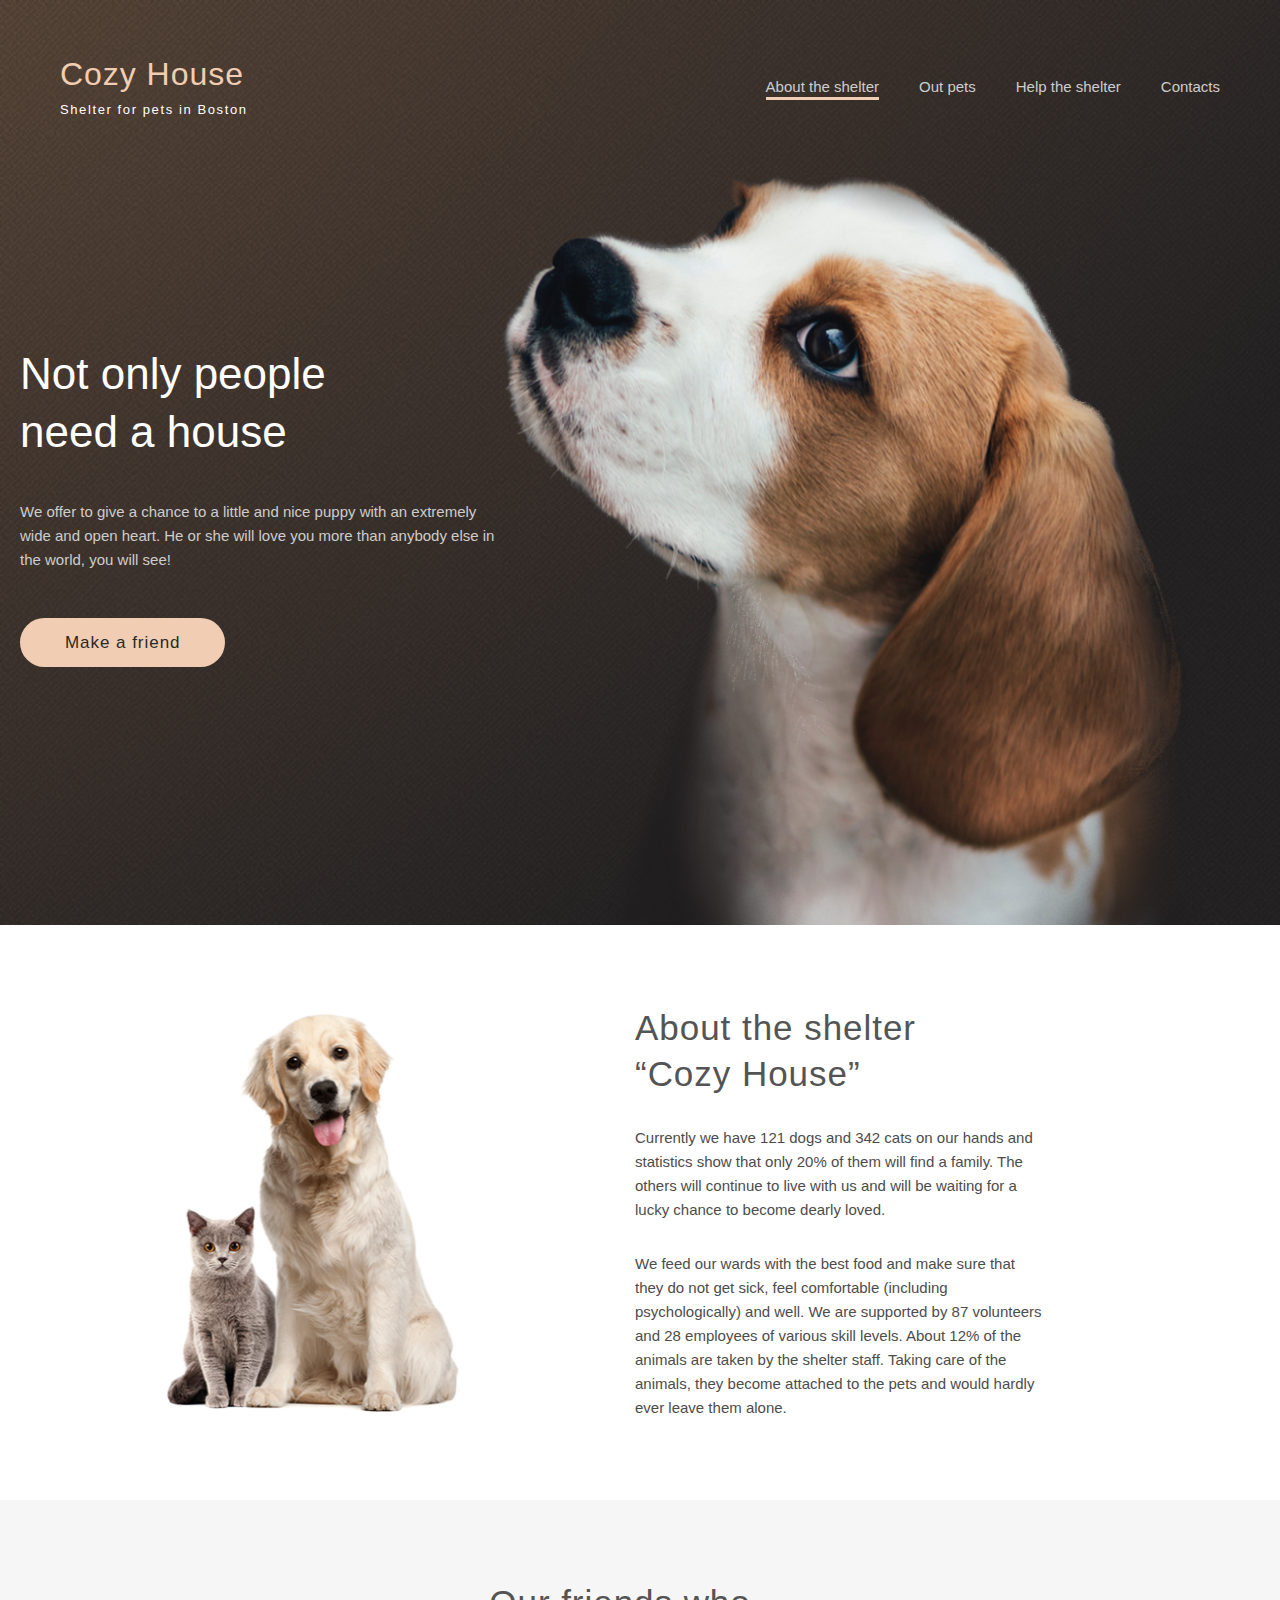
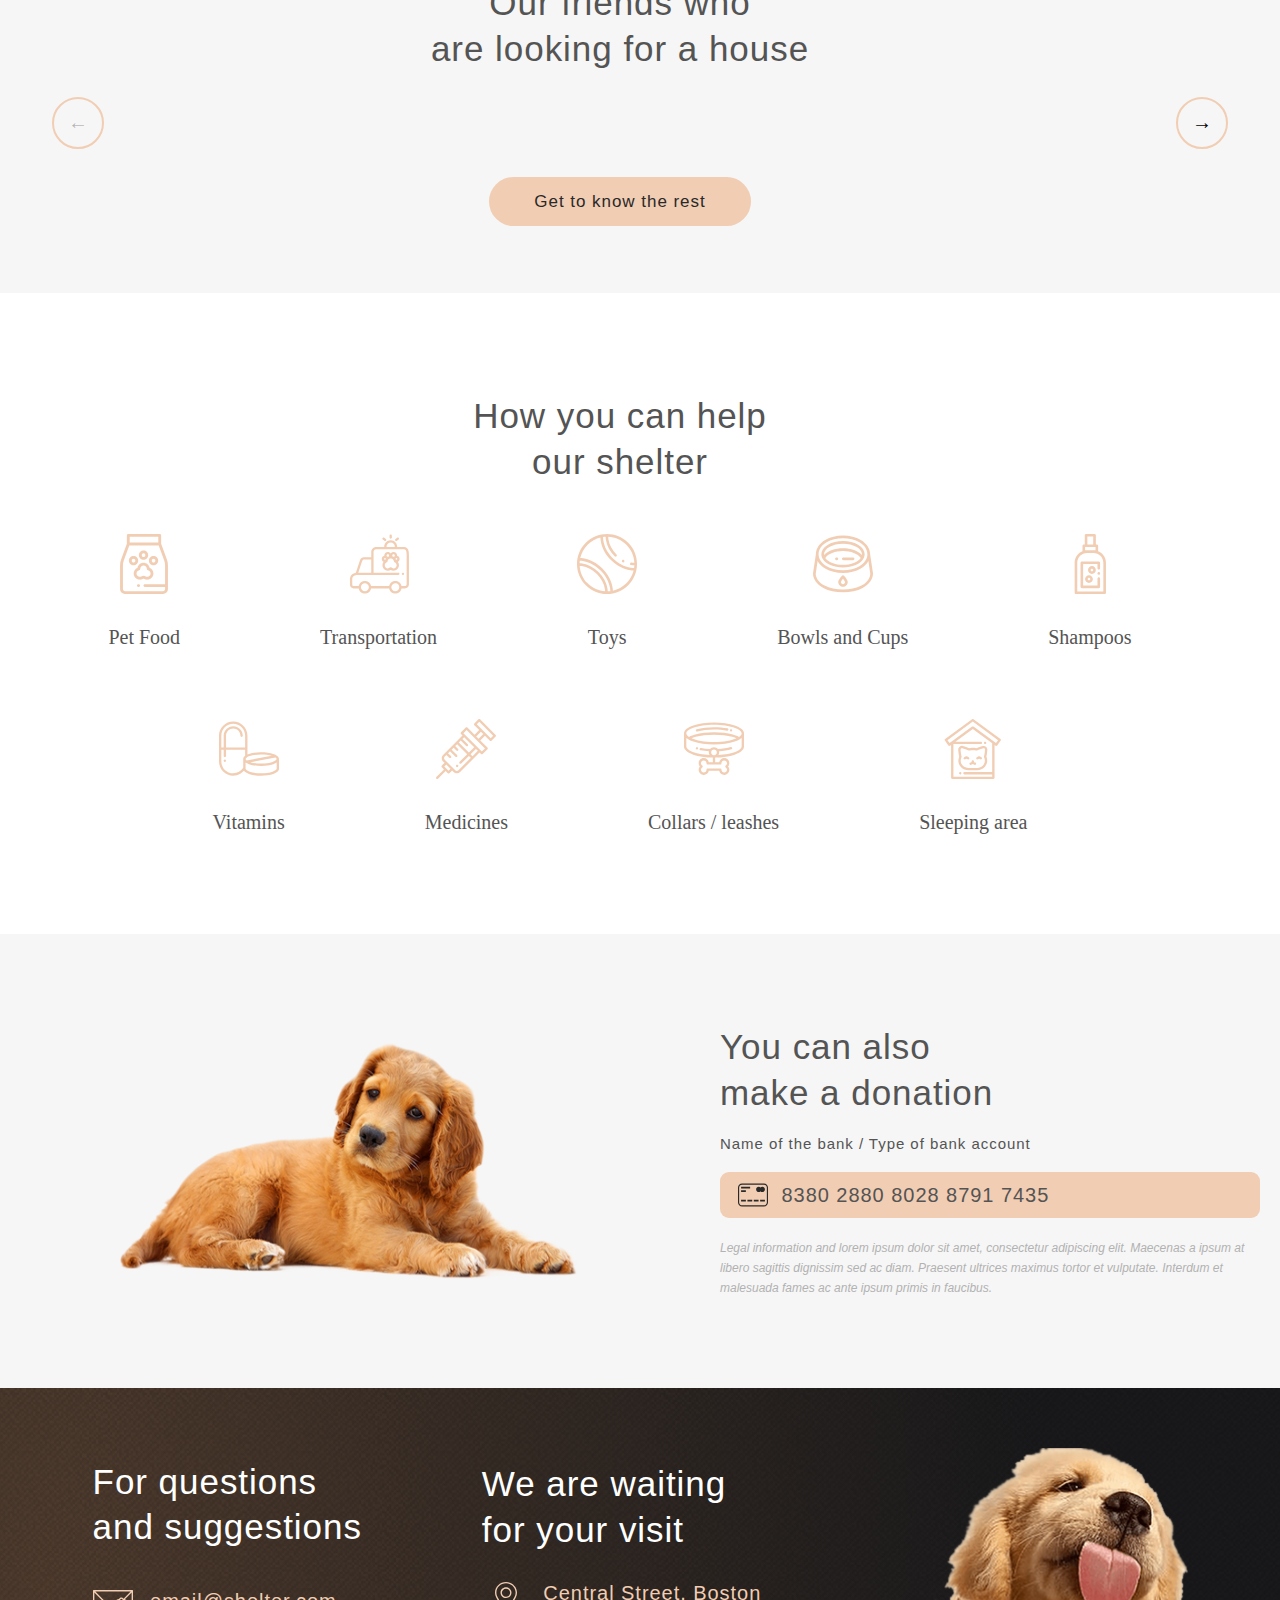
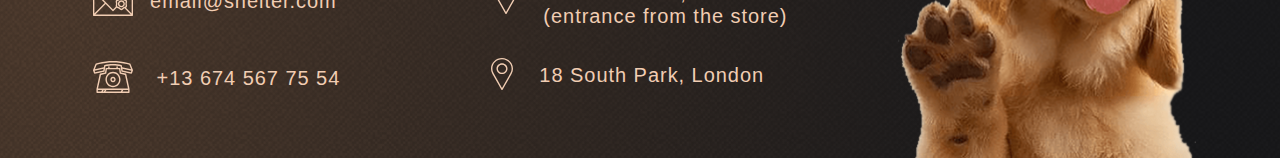
==== commit d23a0ad7: "feat: finish pagination" ====
--- a/pages/main/index.html
+++ b/pages/main/index.html
@@ -17,7 +17,6 @@
         <p class="letter-spacing--1">Shelter for pets in Boston</p>
       </div>
       <nav class="main-nav">
-        <input type="checkbox" class="toggler">
         <div class="hamburger"><div></div></div>
         <ul class="main-nav-list nav-flex">
           <li><a class="highlighted" href="#">About the shelter</a></li>
@@ -70,7 +69,7 @@
           <br>
           are looking for a house</h3>
         <div class="pets-grid">
-          <div class="pets-content">
+          <!-- <div class="pets-content">
             <img class="margin-bottom--3rem" src="../../assets/images/pets-katrine.svg" alt="Katrine photo">
             <p class="pet-names margin-bottom--4rem">Katrine</p>
             <button class="btn btn-pets">Learn More</button>
@@ -84,11 +83,11 @@
             <img class="margin-bottom--3rem" src="../../assets/images/pets-woody.svg" alt="Woody photo">
             <p class="pet-names margin-bottom--4rem">Woody</p>
             <button class="btn btn-pets">Learn More</button>
-          </div>
+          </div> -->
         </div>
         <div class="buttons">
           <button class="btn-left" disabled>&larr;</button>
-          <button class="btn-right" disabled>&rarr;</button>
+          <button class="btn-right">&rarr;</button>
         </div>
         <a class="btn btn-secondary" href="../pets/index.html"> Get to know the rest</a>
       </div>
@@ -180,5 +179,6 @@
       </div>
     </div>
   </footer>
+  <script src="script.js"></script>
 </body>
 </html>
--- a/pages/main/style.css
+++ b/pages/main/style.css
@@ -14,6 +14,8 @@
   background-image: url('../../assets/images/start-screen-gradient-background.svg');
   background-size: cover;
   background-repeat: no-repeat;
+  position: relative;
+  overflow-x: hidden;
 }
 
 .header-main p {
@@ -75,6 +77,8 @@
 .main-nav{
   display: flex;
   align-items: center;
+  position: inherit;
+  /* overflow-x: hidden; */
 }
 
 /* FIRST SECTION */
@@ -267,7 +271,7 @@
 .pets-content {
   background-color: #fff;
   padding-bottom: 4rem;
-  transition: all 0.3s;
+  transition: all 0.3s ease-in-out;
 }
 
 .pets-content:hover {
@@ -590,18 +594,19 @@
   background-color: #F1CDB3;
 }
 
-.slider-before {  
+.slider-inactive {  
   box-shadow: inset 0 0 0 2px #CDCDCD;
   color: #CDCDCD;
 }
 
-.slider-after {
+.slider-active {
   background-color: #fff;
   box-shadow: inset 0 0 0 2px #F1CDB3;
   cursor: pointer;
-}
-
-.slider-after:hover {
+  color: #292929;
+}
+
+.slider-active:hover {
   background-color: #F1CDB3;
 }
 
@@ -609,6 +614,52 @@
   display: flex;
   align-items: center;
   justify-content: center;
+  gap: 1.7rem;
+}
+
+.pop-up {
+  position: fixed;
+  top: 0;
+  left: 0;
+  width: 100vw;
+  height: 100vh; 
+  background-color: #292929;
+  display: none;
+  opacity: 0.5;
+  z-index: 99;
+  display:flex;
+  align-items: center;
+  justify-content: center;
+  display: none;
+}
+
+.pop-up div {
+  width: 60%;
+  height: 70%;
+  background-color: #fff;
+  position: relative;
+  display: none;
+}
+
+.pop-up button {
+  position: absolute;
+  top: 0;
+  right: 0;
+  width: 5.2rem;
+  height: 5.2rem;
+  border-radius: 50%;
+  transform: translate(100%, -100%);
+  border: none;
+  box-shadow: inset 0 0 0 2px #F1CDB3;
+  font-size: 1.5rem;
+  cursor: pointer;
+  background-color: transparent;
+  color: #000;
+  transition: all 0.3s ease;
+}
+
+.pop-up button:hover {
+  background-color: #fff;
 }
 
 /* MEDIA QUERIES */
@@ -671,9 +722,9 @@
 
   /* SECTION FRIENDS */
 
-  #woody-1, #jennifer-1 {
+  /* #woody-1, #jennifer-1 {
     display: none;
-  }
+  } */
 
   .section-friends {
     padding: 4rem 0;
@@ -780,9 +831,9 @@
     gap: 1rem;
   }
 
-  #freddie, #scerlett, #charley, #timmy, #sophia {
+  /* #jennifer, #sophia, #woody, #scarlett, #katrine {
     display: none;
-  }
+  } */
 
   /* FRIENDS PAGE */
   .section-friends-page {
@@ -873,10 +924,10 @@
     gap: 4rem;
   }
   
-  #jennifer-1 {
+  /* #jennifer-1 {
     display: block;
     justify-self: left;
-  }
+  } */
 
   .btn-right {
     transform: translateX(-50%);
@@ -937,42 +988,72 @@
     gap: 6rem;
   }  
   /* FRIENDS SELECTION PAGE */
-  #timmy, #sophia, #charley {
+  /* #sophia, #woody, #jennifer {
     display: block;
-  }
+  } */
 
   .pets-selection {
     grid-template-columns: repeat(2, 1fr);
-    justify-items: right;
+    column-gap: 0;
     padding-top: 3rem;
     padding-bottom: 5rem;
   }
 
-  #jennifer, #sophia, #charley {
+  /* #woody, #jennifer, #freddie {
     justify-self: left;
-  }
+  } */
 
   .section-friends-page {
-    padding: 5rem 0 8rem 0;
+    padding: 5rem 5rem 8rem 5rem;
+  }
+
+  .address, .contact {
+    text-align: left;
+    margin-bottom: 7rem;
   }
 
   .slides {
     gap: 2rem;
   }
+
+  .footer-content {
+    column-gap: 6rem;
+  }
+
+  .footer-img-container img {
+    max-width: 100%;
+  }
+
 }
 
 @media (min-width: 320px) and (max-width: 767px){
+  .hamburger__open {
+    transform: rotate(90deg);
+  }
+  
+  .logo__hidden {
+    opacity: 0;
+  }
+
+  .no-scroll {
+    max-height: 100vh;
+  }
+
   .main-nav-list {
     position: absolute;
-    visibility: hidden;
+    transform: translateX(32rem);
     top: 0;
-    left: 0;
-    height: 100%;
-    width: 100%;
-    background-color: rgba(24, 39, 51, 0.65);
-    transition: all 0.3 ease;
-   }
- 
+    right: 0;
+    height: 100vh;
+    width: 32rem;
+    background-color: #292929;
+    transition: all 0.3s ease;
+    font-size: 3.2rem;
+  }
+  
+  .dim-area__open {
+    transform: translateX(0);
+  }
    .nav-flex {
      flex-direction: column;
    }
@@ -981,18 +1062,8 @@
      font-size: 3.2rem;
    }
  
-   .main-nav .toggler {
-     z-index: 2;
-     cursor: pointer;
-     width: 5rem;
-     height: 5rem;
-     opacity: 0;
-     margin-right: 4rem;
-   }
- 
-   .main-nav .hamburger {
-     position: absolute;
-     z-index: 1;
+    .hamburger {
+     z-index: 3;
      width: 6rem;
      height: 6rem;
      padding: 1rem;
@@ -1000,6 +1071,8 @@
      align-items: center;
      justify-content: center;
      background-color: transparent;
+     transition: all 0.3s ease-in-out;
+     
    } 
  
    .main-nav .hamburger > div {
@@ -1027,18 +1100,8 @@
    .main-nav .hamburger > div:after {
      top: 1rem;
    }
- 
-   .main-nav .toggler:checked + .hamburger > div {
-     transform: rotate(135deg);
+
+   .header-pets .highlighted {
+     color: #CDCDCD;
    }
- 
-   .main-nav .toggler:checked + .hamburger > div:before,
-   .main-nav .toggler:checked + .hamburger > div:after {
-     top: 0;
-     transform: rotate(90deg);
-   }
- 
-   .main-nav .toggler:checked ~ .main-nav-list {
-     visibility: visible;
-   }
-}
+}
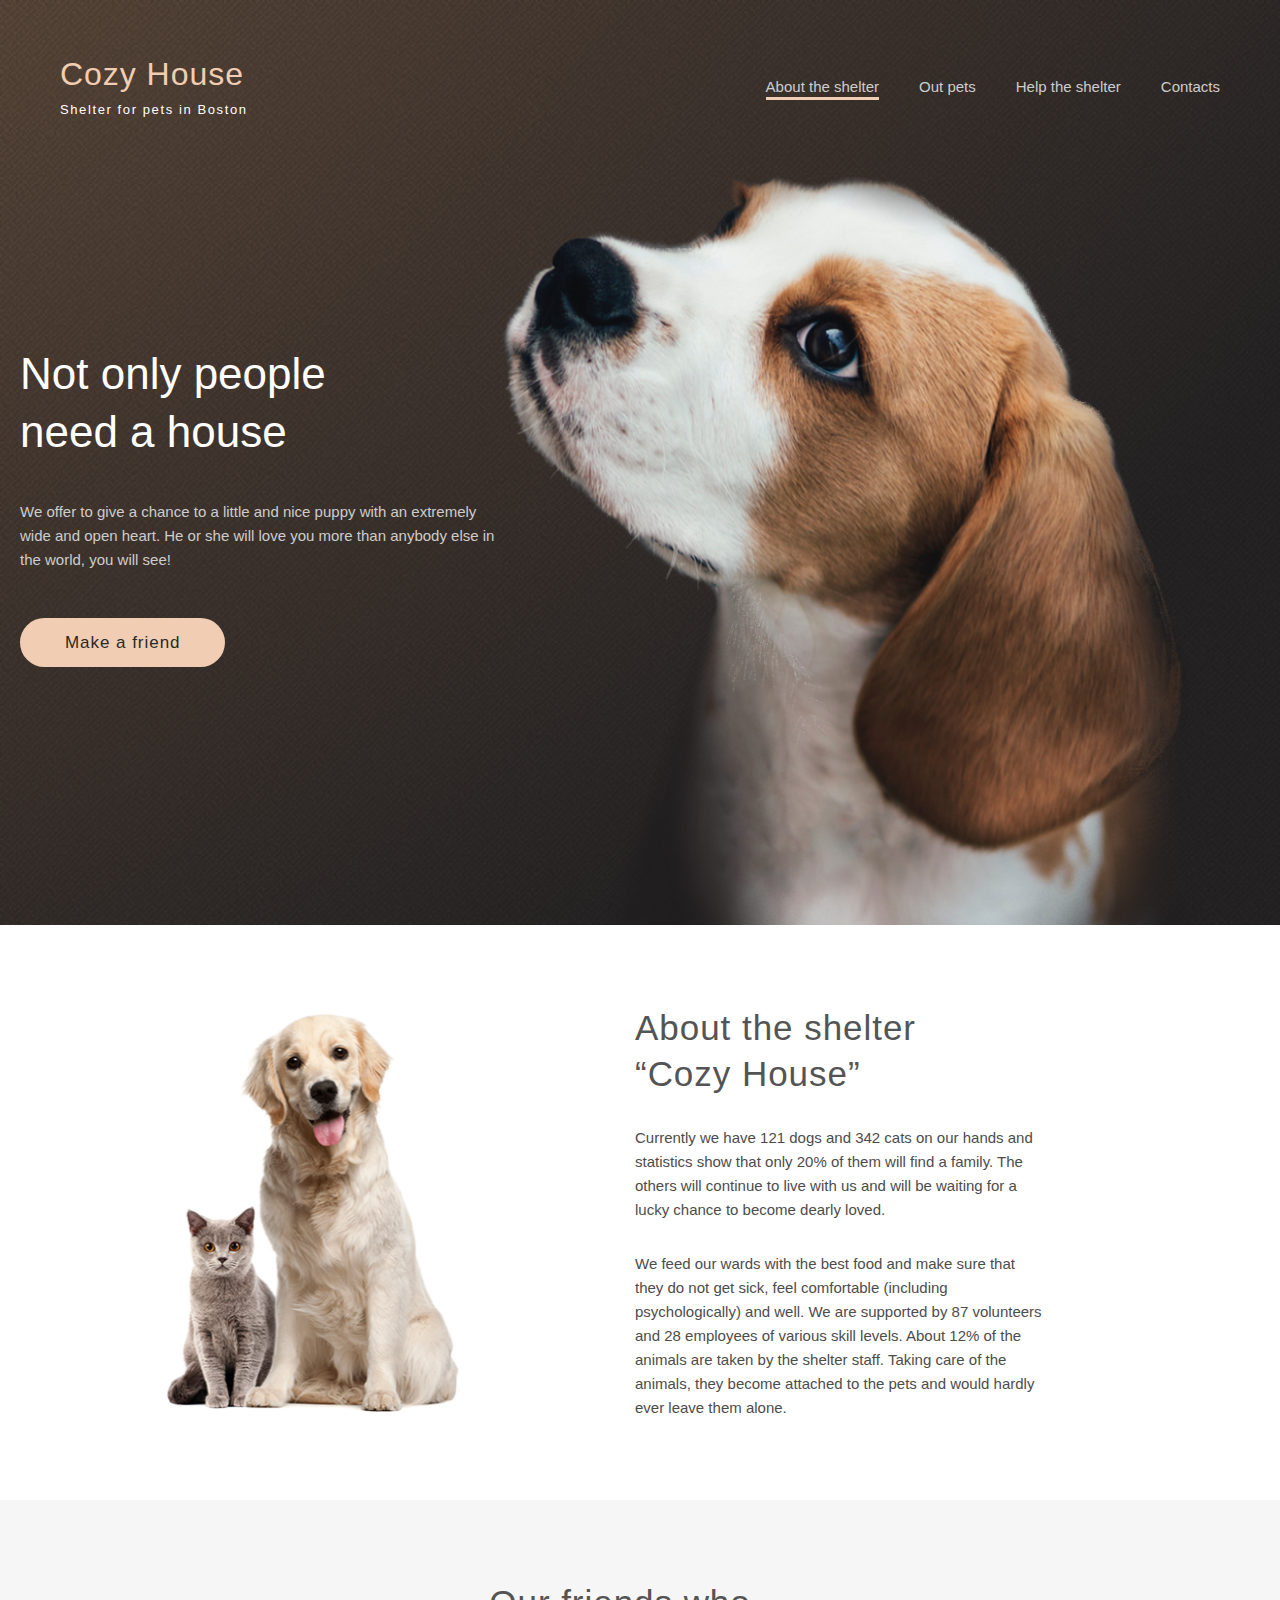
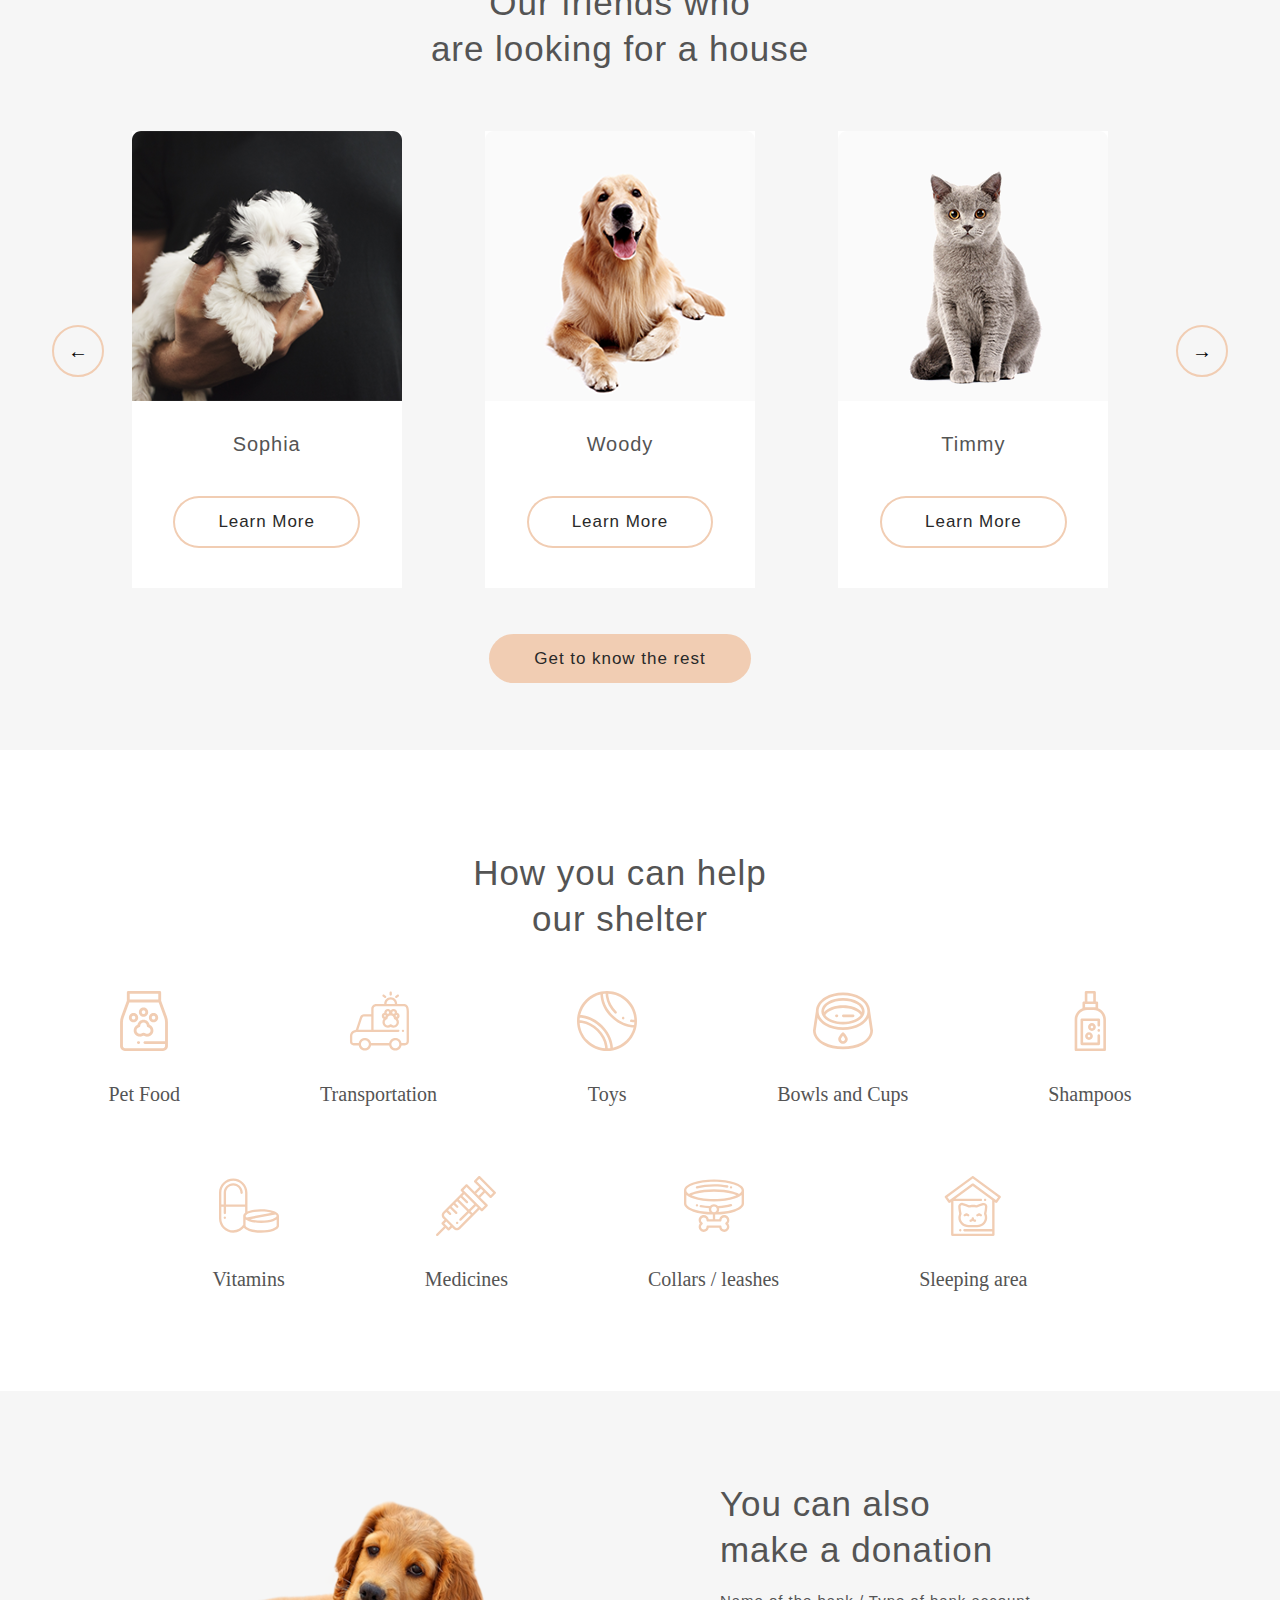
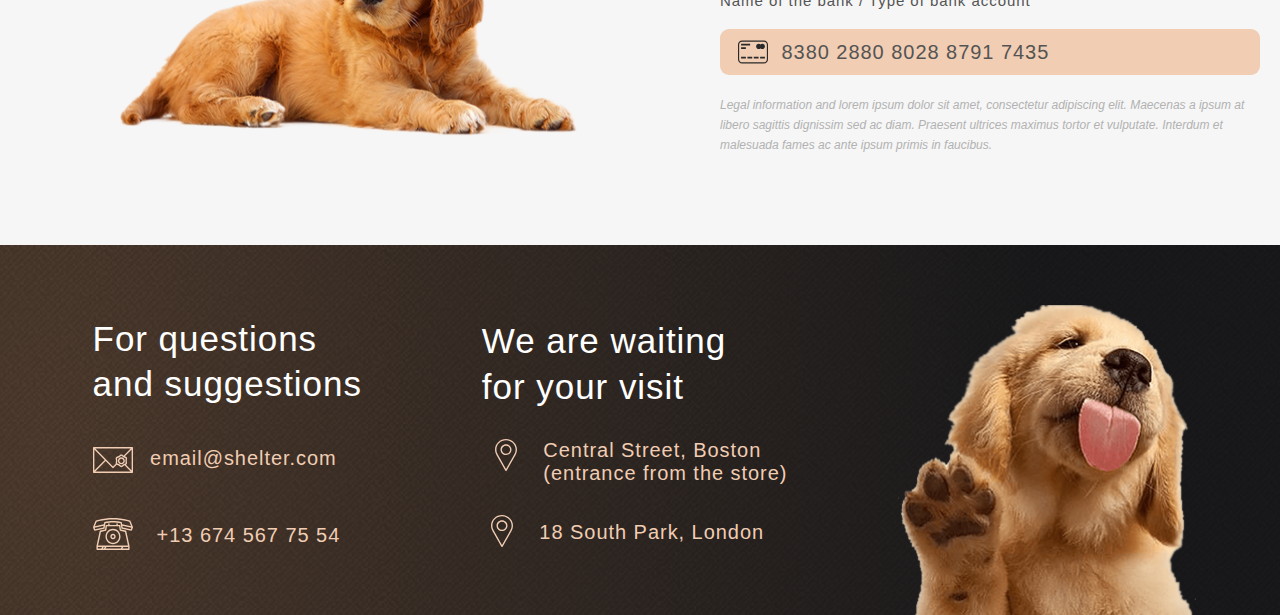
==== commit 08d51079: "feat: fix burger and pagination" ====
--- a/pages/main/index.html
+++ b/pages/main/index.html
@@ -86,7 +86,7 @@
           </div> -->
         </div>
         <div class="buttons">
-          <button class="btn-left" disabled>&larr;</button>
+          <button class="btn-left">&larr;</button>
           <button class="btn-right">&rarr;</button>
         </div>
         <a class="btn btn-secondary" href="../pets/index.html"> Get to know the rest</a>
@@ -179,6 +179,6 @@
       </div>
     </div>
   </footer>
-  <script src="script.js"></script>
+  <script src="main.js"></script>
 </body>
 </html>
--- a/pages/main/style.css
+++ b/pages/main/style.css
@@ -8,6 +8,10 @@
 
 html {
   font-size: 62.5%;
+}
+
+.hide-y {
+  overflow-y: hidden;
 }
 
 .first-content {
@@ -662,6 +666,11 @@
   background-color: #fff;
 }
 
+.first-wrapper {
+  position: relative;
+  overflow-x: hidden;
+}
+
 /* MEDIA QUERIES */
 
 @media (min-width: 320px) and (max-width: 1279px){
@@ -920,7 +929,6 @@
   .pets-grid {
     grid-template-columns: repeat(2, 1fr);
     margin-top: 5rem;
-    justify-items: right;
     gap: 4rem;
   }
   
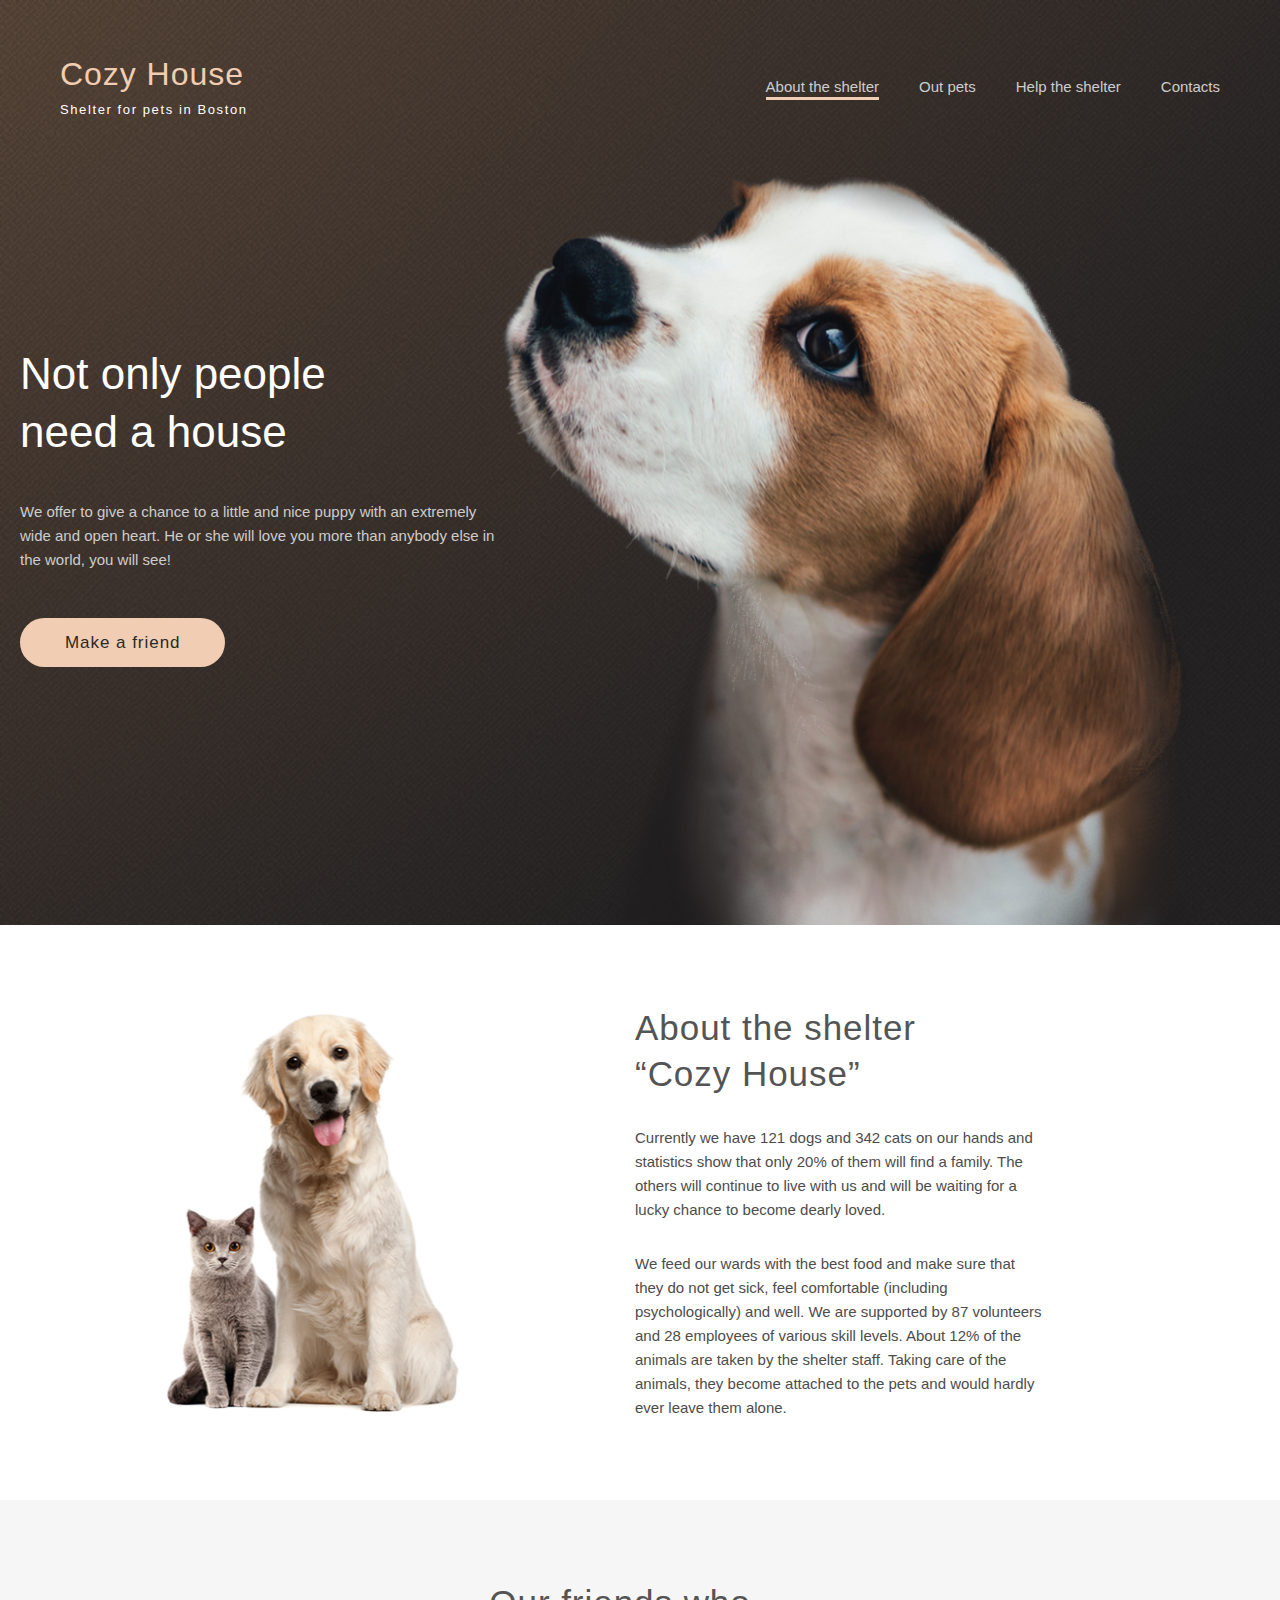
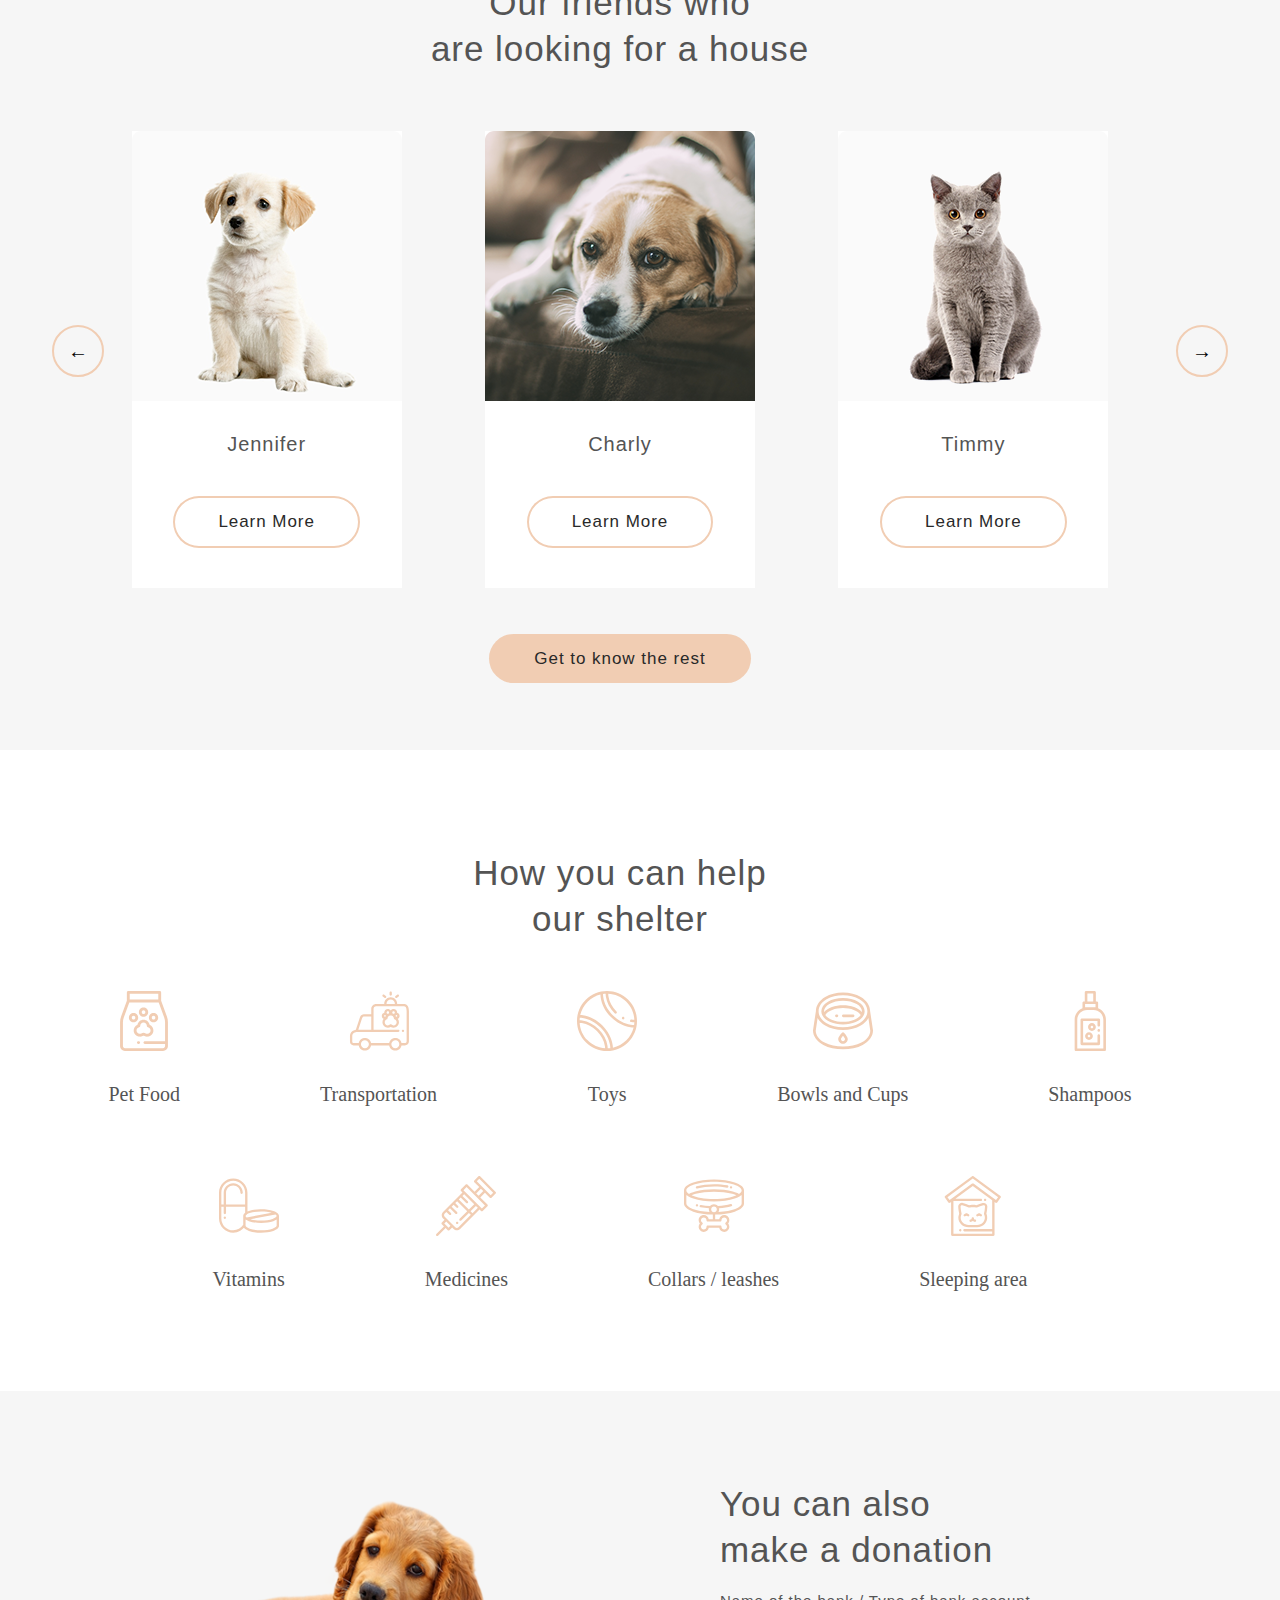
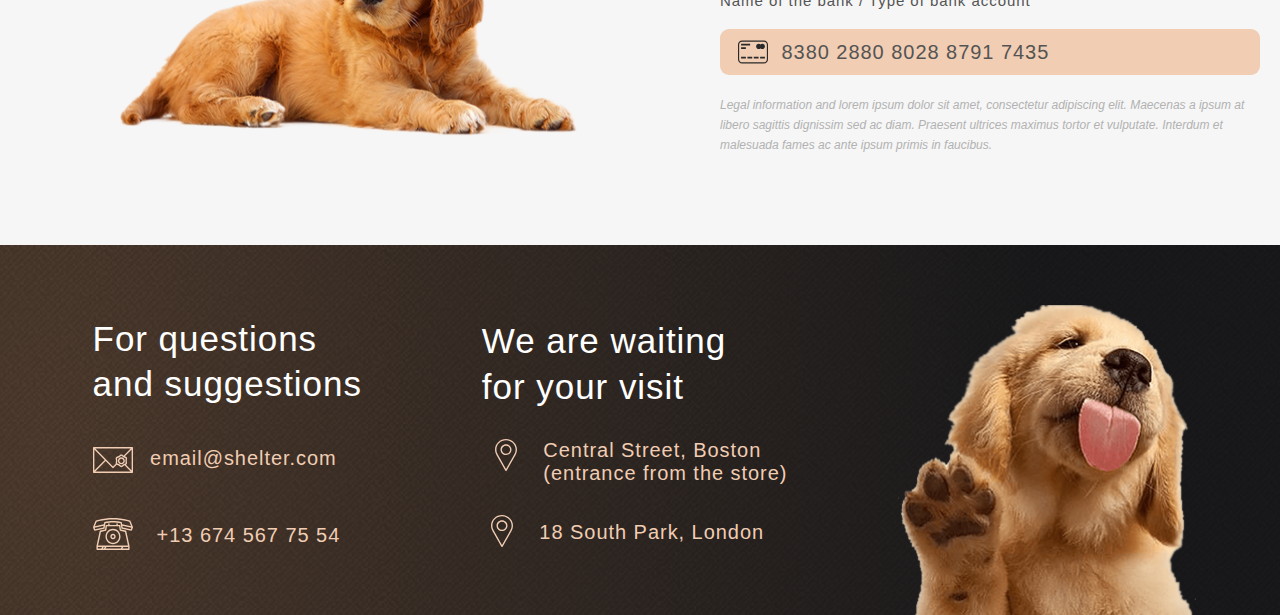
==== commit 63a58363: "feat: complete refactoring code" ====
--- a/pages/main/index.html
+++ b/pages/main/index.html
@@ -26,6 +26,10 @@
         </ul>
       </nav>
     </header>
+
+    <div class="pop-up">
+      <div class="pop-up-data"></div>
+    </div>
 
     <section class="main-block background">
       <div class="content-container first-section">
--- a/pages/main/style.css
+++ b/pages/main/style.css
@@ -627,9 +627,7 @@
   left: 0;
   width: 100vw;
   height: 100vh; 
-  background-color: #292929;
-  display: none;
-  opacity: 0.5;
+  background-color: rgba(41, 41, 41, 0.60);
   z-index: 99;
   display:flex;
   align-items: center;
@@ -639,10 +637,10 @@
 
 .pop-up div {
   width: 60%;
-  height: 70%;
+  /* height: 60%; */
   background-color: #fff;
   position: relative;
-  display: none;
+  border-radius: 9px;
 }
 
 .pop-up button {
@@ -652,7 +650,7 @@
   width: 5.2rem;
   height: 5.2rem;
   border-radius: 50%;
-  transform: translate(100%, -100%);
+  transform: translate(90%, -90%);
   border: none;
   box-shadow: inset 0 0 0 2px #F1CDB3;
   font-size: 1.5rem;
@@ -671,6 +669,81 @@
   overflow-x: hidden;
 }
 
+/* ANIMATION TO ADDED ELEMENTS */
+@keyframes append-animate {
+	from {
+		transform: scale(0);
+		opacity: 0;
+	}
+	to {
+		transform: scale(1);
+		opacity: 1;	
+	}
+}
+
+.pets-content {
+  /* transform-origin: 50% 0; */
+	animation: append-animate .2s linear;
+}
+
+/* POP-UP WINDOW DATA */
+.pop-up-data {
+  font-family: 'Georgia', sans-serif;
+  color: #000000;
+  display: none;
+  flex-direction: row;
+}
+
+.img-more-info {
+  display: flex;
+  align-items: center;
+  justify-content: center;
+  background-color: black;
+  flex: 1;
+}
+
+.img-more-info img {
+  width: 100%;
+}
+
+.pop-up-data h3 {
+  color: #000000;
+}
+
+.pop-up-data p {
+  margin: 4rem 0;
+}
+
+.pop-up-data ul {
+  padding-left: 2rem;
+  line-height: 1.5;
+}
+
+.pop-up-data ul li::before {
+  content: "\2022"; 
+  color: #F1CDB3;
+  font-weight: bold; 
+  display: inline-block; 
+  width: 1em; 
+  margin-left: -1em; 
+}
+
+.pop-up-data p, .pop-up-data ul {
+  font-size: 1.3rem;
+  list-style: none;
+}
+
+.more-info-container {
+  /* width: 100%; */
+  padding: 5rem 3rem;
+  display: flex;
+  flex-direction: column;
+  justify-content: center;
+  flex: 1;
+}
+
+
+
 /* MEDIA QUERIES */
 
 @media (min-width: 320px) and (max-width: 1279px){
@@ -849,6 +922,39 @@
     padding: 1rem 0 4.5rem 0;
   }
 
+  /* POP-UP MENU */
+
+  .pop-up button {
+    transform: translate(60%, -100%);
+  }
+
+  .pop-up div {
+    width: 80%;
+  }
+  
+  .img-more-info {
+    display: none;
+  }
+  
+  .pop-up-data h3 {
+    font-size: 3.5rem;
+    text-align: center;
+  }
+
+  .pop-up-data h4 {
+    text-align: center;
+  }
+  
+  .pop-up-data p {
+    margin: 2rem 0;
+  }
+  
+  .more-info-container {
+    padding: 1rem;
+    justify-content: center;
+    gap: 0.2rem;
+    width: 100%;
+  } 
   
 }
 
@@ -1030,6 +1136,18 @@
 
   .footer-img-container img {
     max-width: 100%;
+  }
+
+  .img-more-info {
+    display: block;
+  }
+
+  .pop-up-data h3, .pop-up-data h4 {
+    text-align: left;
+  }
+
+  .pop-up button {
+    transform: translate(80%, -100%);
   }
 
 }
